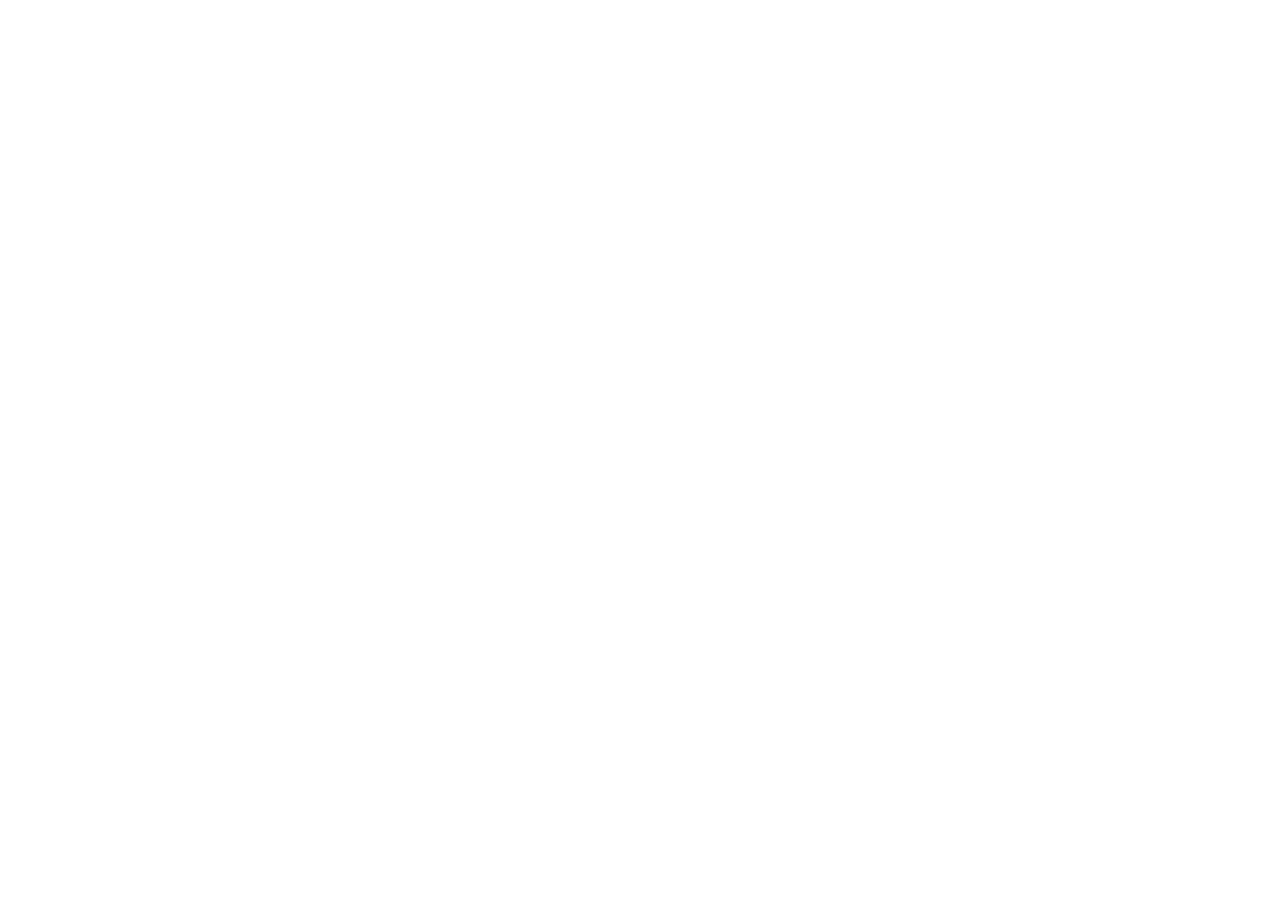
==== index.html @ f53d04df "Initial setup" ====
<!DOCTYPE html>
<html lang="en">
<head>
  <meta charset="UTF-8">
  <meta http-equiv="X-UA-Compatible" content="IE=edge">
  <meta name="viewport" content="width=device-width, initial-scale=1.0">
  <title>12 Rules for life: Antidote to Chaos tour</title>
  <link rel="stylesheet" href="./styles/reset.css">
  <link rel="stylesheet" href="./styles/index.css">
</head>
<body>
  
</body>
</html>
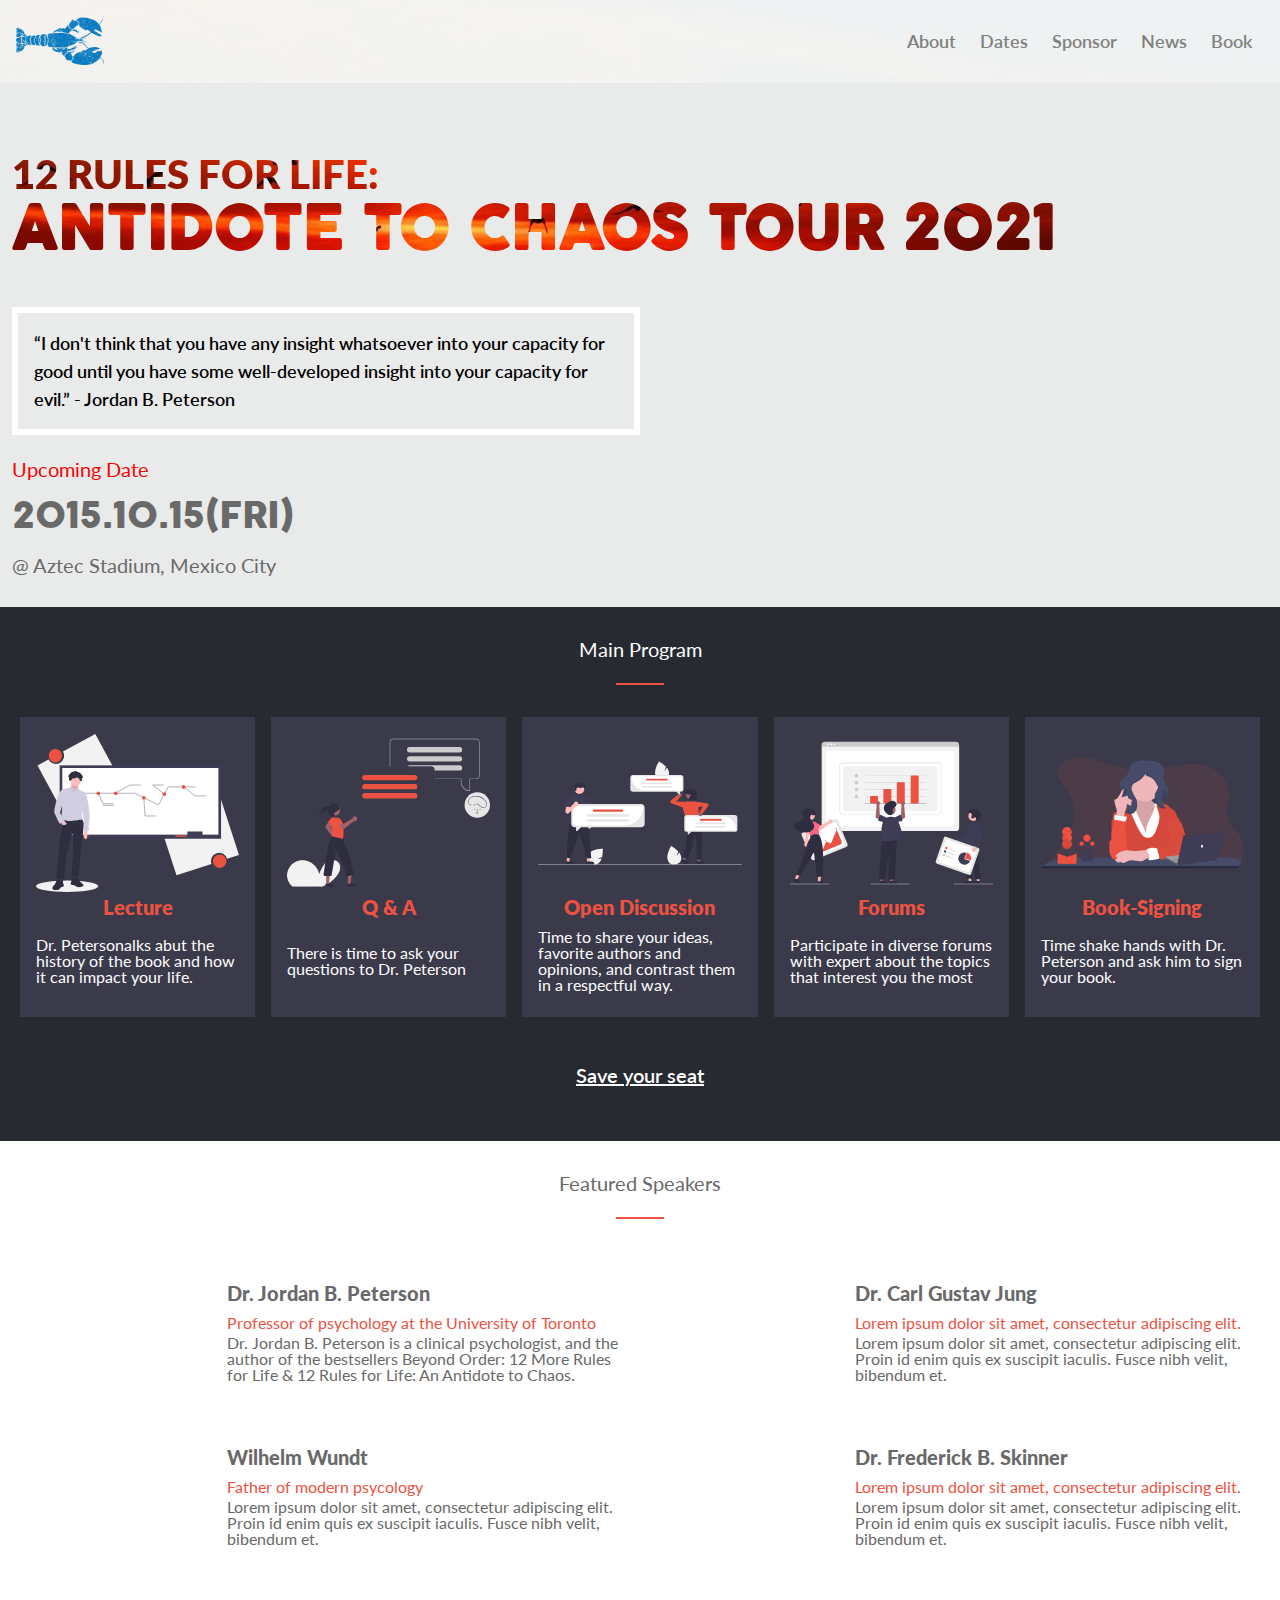
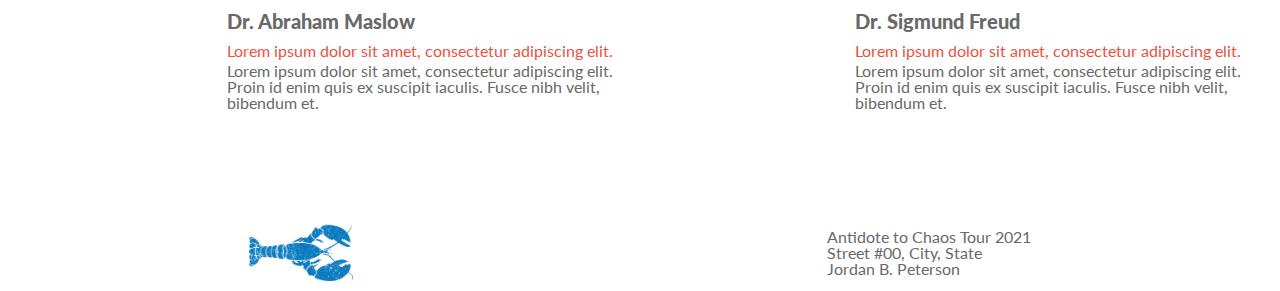
==== commit 6d339955: "Add home part, populated with css" ====
--- a/index.html
+++ b/index.html
@@ -1,14 +1,137 @@
 <!DOCTYPE html>
 <html lang="en">
+
 <head>
   <meta charset="UTF-8">
   <meta http-equiv="X-UA-Compatible" content="IE=edge">
   <meta name="viewport" content="width=device-width, initial-scale=1.0">
   <title>12 Rules for life: Antidote to Chaos tour</title>
   <link rel="stylesheet" href="./styles/reset.css">
+  <link rel="preconnect" href="https://fonts.googleapis.com">
+  <link rel="preconnect" href="https://fonts.gstatic.com" crossorigin>
+  <link
+    href="https://fonts.googleapis.com/css2?family=Lato:ital,wght@0,100;0,300;0,400;0,700;0,900;1,100;1,300;1,400;1,700;1,900&display=swap"
+    rel="stylesheet">
   <link rel="stylesheet" href="./styles/index.css">
 </head>
+
 <body>
-  
+  <header id="navbar">
+    <div>
+      <svg xmlns="http://www.w3.org/2000/svg" class="burguer icon only-mobile" fill="none" viewBox="0 0 24 24"
+        stroke="currentColor">
+        <path stroke-linecap="round" stroke-linejoin="round" stroke-width="3" d="M4 6h16M4 12h16M4 18h16" />
+      </svg>
+      <a href="./index.html"><img class="nav-logo" src="./assets/png/logobster.png" alt=""></a>
+
+    </div>
+    <nav class="only-desktop">
+      <ul class="top nav">
+        <li class="nav-item"><a href="./about.html"> About</a></li>
+        <li class="nav-item">Dates</li>
+        <li class="nav-item">Sponsor</li>
+        <li class="nav-item">News</li>
+        <li class="nav-item">Book</li>
+      </ul>
+    </nav>
+  </header>
+  <main>
+    <section class="hero">
+      <div class="container" id="landing">
+
+      
+      <h1><span class="pre-title">12 Rules for life:</span> <br> Antidote to Chaos Tour 2021</h1>
+      <div class="hero-text-container">
+        <p class="hero-text">
+          “I don't think that you have any insight whatsoever into your capacity for good until you have some well-developed insight into your capacity for evil.” - Jordan B. Peterson
+        </p>
+      </div>
+      <div class="next-date">
+        <span class="helper-abs">
+          Upcoming Date
+        </span>
+        <span class="date">
+          2015.10.15(FRI)
+        </span>
+        <span class="location">
+          @ Aztec Stadium, Mexico City
+        </span>
+      </div>
+    </div>
+    </section>
+    <section id="main-program">
+      <div class="container">
+
+     
+      <h2 class="header-dark" >Main Program</h2>
+      <div class="separator"></div>
+      <ul class="program">
+        <li><div class="card">
+          <img class="card-image" src="./assets/svg/teach.svg" alt="">
+          <span class="card-title">Lecture</span><p class="card-text">Dr. Petersonalks abut the history of the book and how it can impact your life.</p>
+        </div></li>
+        
+        <li><div class="card">
+          <img class="card-image" src="./assets/svg/chat.svg" alt="">
+          <span class="card-title">Q & A</span><p class="card-text">There is time to ask your questions to Dr. Peterson</p>
+        </div></li>
+        
+        <li><div class="card">
+          <img class="card-image" src="./assets/svg/discussion.svg" alt="">
+          <span class="card-title">Open Discussion</span><p class="card-text">Time to share your ideas, favorite authors and opinions, and contrast them in a respectful way.</p>
+        </div></li>
+
+        <li><div class="card">
+          <img class="card-image" src="./assets/svg/team.svg" alt="">
+          <span class="card-title">
+            Forums
+          </span><p class="card-text">Participate in diverse forums with expert about the topics that interest you the most</p>
+        </div></li>
+        
+        <li><div class="card">
+          <img class="card-image" src="./assets/svg/book-sign.svg" alt="">
+          <span class="card-title">
+            Book-Signing
+          </span><p class="card-text">Time shake hands with Dr. Peterson and ask him to sign your book.</p>
+        </div></li>
+      </ul>
+      <button class="button-dark">
+        Save your seat
+      </button>
+    </div>
+    </section>
+    <section id="featured">
+      <div class="container">
+        <h2 class="header-dark">
+          Featured Speakers
+        </h2>
+        <div class="separator"></div>
+        <ul id="speakers">
+        </ul>
+      </div>
+    </section>
+  </main>
+  <footer>
+    <!-- <div class="partner">
+      <div class="container">
+        <h2 class="header-dark">
+          Partners
+        </h2>
+        <div class="separator"></div>
+      </div> -->
+    </div>
+    <div class="contact-info">
+      <div class="container footer-container">
+        <a href="./index.html"><img class="footer-logo" src="./assets/png/logobster.png" alt=""></a>
+        <div class="footer-info">
+          <span>Antidote to Chaos Tour 2021</span>
+          <span>Street #00, City, State</span>
+          <span>Jordan B. Peterson</span>
+        </div>
+      </div>
+    </div>
+  </footer>
+<script src="./scripts/index.js"></script>
 </body>
+
 </html>--- a/styles/index.css
+++ b/styles/index.css
@@ -0,0 +1,318 @@
+html {
+  scroll-behavior: smooth;
+}
+
+@font-face {
+  font-family: 'COCOGOOSE';
+  src:url('../assets/fonts/COCOGOOSE.ttf.woff') format('woff'),
+      url('../assets/fonts/COCOGOOSE.ttf.svg#COCOGOOSE') format('svg'),
+      url('../assets/fonts/COCOGOOSE.ttf.eot'),
+      url('../assets/fonts/COCOGOOSE.ttf.eot?#iefix') format('embedded-opentype'); 
+  font-weight: normal;
+  font-style: normal;
+}
+
+body {
+  background-position: center top;
+  font-family: 'Lato', sans-serif;
+  background: url(../assets/jpg/bg-red.jpg) no-repeat;
+}
+
+a {
+  text-decoration: none;
+  color: gray;
+}
+
+.only-desktop {
+  display: none;
+}
+/* HEADER STYLES */
+
+#navbar {
+width: 100%;
+display: flex;
+justify-content: space-between;
+padding: 16px;
+background-color: rgba(255, 255, 255, 0.9);
+align-items: center;
+box-shadow: 5px 5px 8px gray;
+}
+
+.icon {
+  width: 48px;
+  fill: currentColor;
+  color: gray;
+  stroke: currentColor;
+  stroke-width: 3;
+}
+
+.nav {
+  display: flex;
+}
+
+.nav-logo {
+  max-width: 88px;
+}
+
+.top .nav-item {
+  padding: 4px 6px;
+  margin: 0 6px;
+  cursor: pointer;
+  font-weight: 600;
+  font-size: 18px;
+  color: gray;
+}
+
+main {
+  display: flex;
+  flex-direction: column;
+  justify-content: center;
+  align-items: center;
+  background-color: #272a31;
+}
+
+/* HERO SECTION STYLES */
+
+.container {
+  max-width: 1280px;
+  padding:8px 12px;
+  display: flex;
+  flex-direction: column;
+  align-items: center;
+}
+
+#landing {
+  align-items: flex-start;
+}
+
+h1 { 
+  background: url(../assets/jpg/bg-red.jpg) no-repeat;
+  -webkit-text-fill-color: transparent;
+  -webkit-background-clip: text;
+  display: block;
+  background-position: center -800px;
+  font-family: 'COCOGOOSE', 'Trebuchet MS', 'Lucida Sans Unicode', 'Lucida Grande', 'Lucida Sans', Arial, sans-serif;
+  font-size: 60px;
+  font-weight: 800;
+  text-align: left;
+  text-transform: uppercase;
+  margin: 48px 0; 
+}
+
+
+.hero {
+  width: 100%;
+  overflow: hidden;
+  display: flex;
+  align-items: center;
+  flex-direction: column;
+  background-color: rgba(255, 255, 255, 0.9);
+}
+
+.pre-title {
+  font-family: 'Lato', sans-serif;
+  font-size: 40px;
+}
+
+.hero-text-container {
+  border: 6px solid white;
+  padding: 16px;
+}
+
+.hero-text {
+  font-size: 18px;
+  font-weight: 600;
+  line-height: 28px;
+}
+
+.next-date {
+  color: dimgray;
+  margin: 24px 0;
+  position: relative;
+  display: flex;
+  flex-direction: column;
+  font-size: 20px;
+}
+
+.helper-abs {
+  color: red;
+}
+
+.date {
+  font-family: 'COCOGOOSE','Franklin Gothic Medium', 'Arial Narrow', Arial, sans-serif;
+  font-size: 36px;
+  margin: 20px 0;
+}
+
+/* MAIN PROGRAM SECTION STYLES */
+
+#main-program {
+  color: white;
+  width: 100%;
+  display: flex;
+  flex-direction: column;
+  align-items: center;
+}
+
+.header-dark {
+  font-size: 20px;
+  margin: 24px 0;
+}
+
+.separator {
+  height: 2px;
+  width: 48px;
+  background-color: #ec5242;
+}
+
+.card {
+background-color: #3a3a4a;
+margin: 16px 0;
+display: grid;
+grid-template-columns: 1fr 1fr 2fr;
+grid-template-rows: 100%;
+padding: 16px;
+align-items: center;
+justify-items: center;
+row-gap: 4px;
+column-gap: 4px;
+}
+
+.card-image {
+width: 100%;
+}
+
+.card-title {
+  text-align: center;
+  font-size: 20px;
+  color: #ec5242;
+  font-weight: 800;
+}
+
+.button-dark {
+  cursor: pointer;
+  background-color: #ec5242;
+  width: 80%;
+  padding: 32px;
+  color: white;
+  font-size: 20px;
+  font-weight: 600;
+  margin: 24px auto;
+}
+
+/* FEATURED SECTION STYLES */
+
+#featured {
+  background-color: white;
+  color: dimgray;
+  width: 100%;
+  display: flex;
+  flex-direction: column;
+  align-items: center;
+}
+
+.speaker-card {
+  display: grid;
+  grid-template-columns: 1fr 2fr;
+  grid-template-rows: auto auto 1fr;
+  grid-auto-rows: min-content;
+  grid-auto-columns: min-content;
+  margin: 16px 0;
+  padding: 16px;
+}
+
+.speaker-image {
+  grid-row: 1 / span 3
+}
+
+.speaker-detail {
+  color: #ec5242;
+  margin: 4px 0;
+}
+
+.speaker-name {
+  font-weight: 900;
+  font-size: 20px;
+  margin-bottom: 8px;
+}
+
+/* FOOTER */
+
+.partner {
+  display: flex;
+  flex-direction: column;
+  align-items: center;
+  justify-content: center;
+  width: 100%;
+  background-color: #272a31;
+  color: whitesmoke;
+}
+.contact-info {
+  display: flex;
+  align-items: center;
+  justify-content: center;
+  width: 100%;
+  color: dimgray;
+}
+
+.footer-container {
+  margin-top: 64px;
+  width: 100%;
+  flex-direction: row;
+  justify-content: space-around;
+}
+
+.footer-logo {
+  height: 58px;
+}
+.footer-info {
+  display: flex;
+  flex-direction: column;
+
+}
+
+@media only screen and (min-width: 768px) {
+  .hero-text-container{
+    width: 50%;
+  }
+
+  .only-desktop {
+    display: block;
+  }
+
+  .only-mobile {
+    display: none;
+  }
+
+  .program {
+    display: grid;
+    grid-template-rows: 100%;
+    grid-template-columns: repeat(5,1fr);
+    margin-top: 32px;
+  }
+
+  .card {
+    grid-template-rows: 1fr auto 0.5fr;
+    grid-template-columns: 100%;
+    margin: 0 8px;
+  }
+
+  .card-image {
+    height: 160px;
+  }
+
+  .button-dark {
+    padding: 0;
+    background-color: transparent;
+    margin: 48px 0;
+    text-decoration: underline;
+  }
+
+  #speakers {
+    margin-top: 32px;
+    display: grid;
+    grid-template-columns: 1fr 1fr;
+    grid-template-rows: repeat(3,1fr);
+
+  }
+}
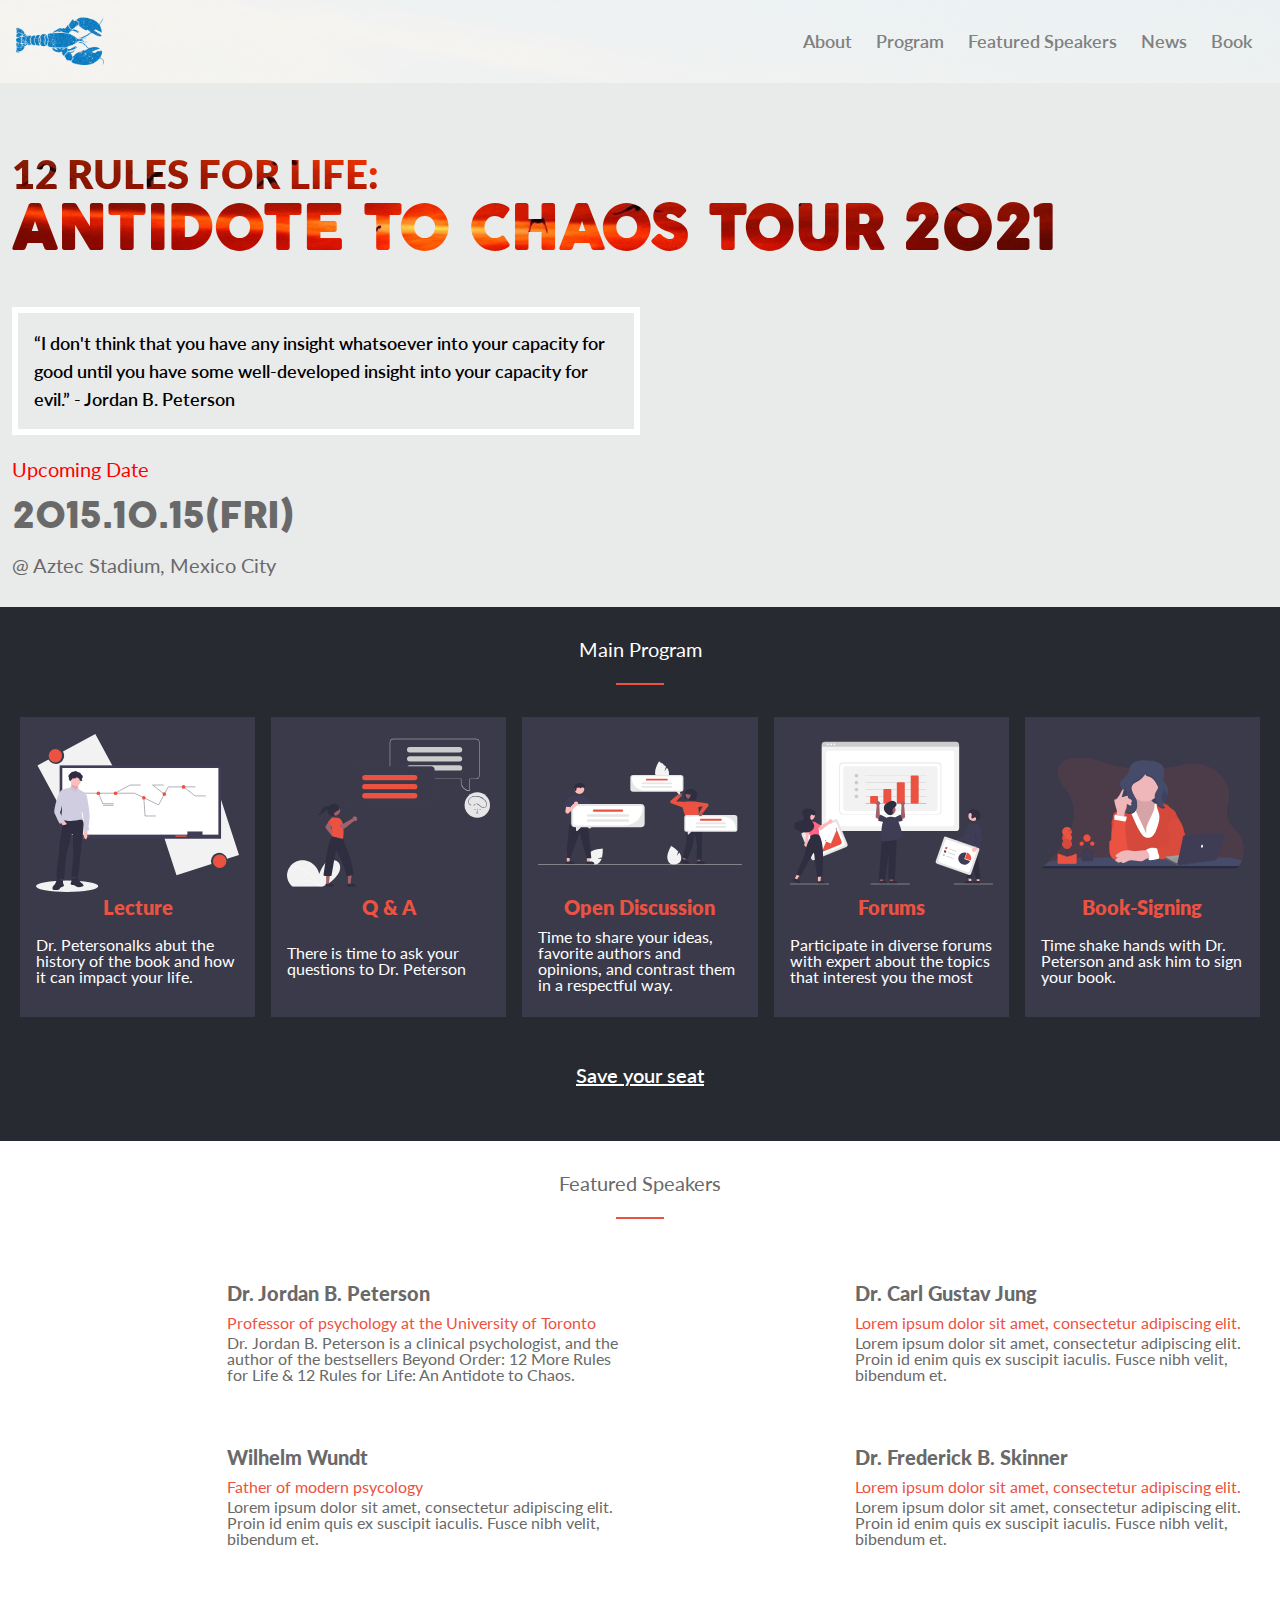
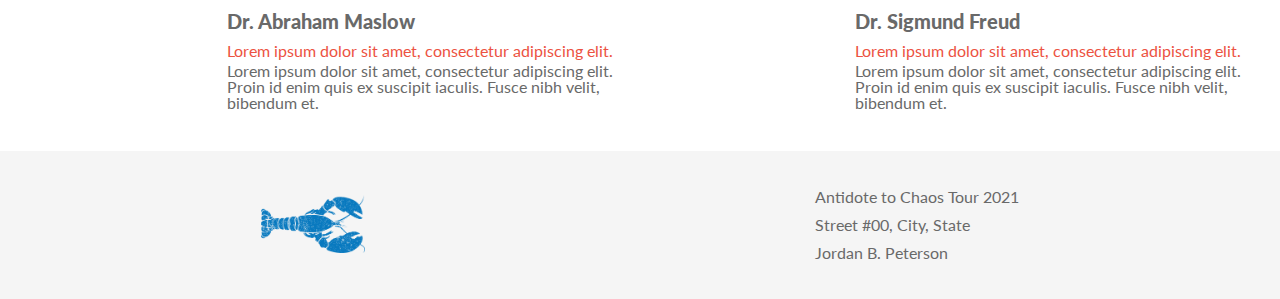
==== commit a7b162c0: "Add mobile menu to home page" ====
--- a/index.html
+++ b/index.html
@@ -13,23 +13,27 @@
     href="https://fonts.googleapis.com/css2?family=Lato:ital,wght@0,100;0,300;0,400;0,700;0,900;1,100;1,300;1,400;1,700;1,900&display=swap"
     rel="stylesheet">
   <link rel="stylesheet" href="./styles/index.css">
+      <link rel="icon" href="./assets/png/favicon.ico" type="image/x-icon">
 </head>
 
 <body>
   <header id="navbar">
-    <div>
+    <div class="mobile-nav">
+      <button type="button" class="icon-opener">
       <svg xmlns="http://www.w3.org/2000/svg" class="burguer icon only-mobile" fill="none" viewBox="0 0 24 24"
         stroke="currentColor">
         <path stroke-linecap="round" stroke-linejoin="round" stroke-width="3" d="M4 6h16M4 12h16M4 18h16" />
       </svg>
-      <a href="./index.html"><img class="nav-logo" src="./assets/png/logobster.png" alt=""></a>
-
+    </button>
+      <a href="./index.html">
+        <img class="nav-logo" src="./assets/png/logobster.png" alt="">
+      </a>
     </div>
     <nav class="only-desktop">
       <ul class="top nav">
         <li class="nav-item"><a href="./about.html"> About</a></li>
-        <li class="nav-item">Dates</li>
-        <li class="nav-item">Sponsor</li>
+        <li class="nav-item"><a href="#main-program">Program</a></li>
+        <li class="nav-item"><a href="#featured">Featured Speakers</a></li>
         <li class="nav-item">News</li>
         <li class="nav-item">Book</li>
       </ul>
@@ -39,66 +43,84 @@
     <section class="hero">
       <div class="container" id="landing">
 
-      
-      <h1><span class="pre-title">12 Rules for life:</span> <br> Antidote to Chaos Tour 2021</h1>
-      <div class="hero-text-container">
-        <p class="hero-text">
-          “I don't think that you have any insight whatsoever into your capacity for good until you have some well-developed insight into your capacity for evil.” - Jordan B. Peterson
-        </p>
+
+        <h1><span class="pre-title">12 Rules for life:</span> <br> Antidote to Chaos Tour 2021</h1>
+        <div class="hero-text-container">
+          <p class="hero-text">
+            “I don't think that you have any insight whatsoever into your capacity for good until you have some
+            well-developed insight into your capacity for evil.” - Jordan B. Peterson
+          </p>
+        </div>
+        <div class="next-date">
+          <span class="helper-abs">
+            Upcoming Date
+          </span>
+          <span class="date">
+            2015.10.15(FRI)
+          </span>
+          <span class="location">
+            @ Aztec Stadium, Mexico City
+          </span>
+        </div>
       </div>
-      <div class="next-date">
-        <span class="helper-abs">
-          Upcoming Date
-        </span>
-        <span class="date">
-          2015.10.15(FRI)
-        </span>
-        <span class="location">
-          @ Aztec Stadium, Mexico City
-        </span>
-      </div>
-    </div>
     </section>
     <section id="main-program">
       <div class="container">
 
-     
-      <h2 class="header-dark" >Main Program</h2>
-      <div class="separator"></div>
-      <ul class="program">
-        <li><div class="card">
-          <img class="card-image" src="./assets/svg/teach.svg" alt="">
-          <span class="card-title">Lecture</span><p class="card-text">Dr. Petersonalks abut the history of the book and how it can impact your life.</p>
-        </div></li>
-        
-        <li><div class="card">
-          <img class="card-image" src="./assets/svg/chat.svg" alt="">
-          <span class="card-title">Q & A</span><p class="card-text">There is time to ask your questions to Dr. Peterson</p>
-        </div></li>
-        
-        <li><div class="card">
-          <img class="card-image" src="./assets/svg/discussion.svg" alt="">
-          <span class="card-title">Open Discussion</span><p class="card-text">Time to share your ideas, favorite authors and opinions, and contrast them in a respectful way.</p>
-        </div></li>
 
-        <li><div class="card">
-          <img class="card-image" src="./assets/svg/team.svg" alt="">
-          <span class="card-title">
-            Forums
-          </span><p class="card-text">Participate in diverse forums with expert about the topics that interest you the most</p>
-        </div></li>
-        
-        <li><div class="card">
-          <img class="card-image" src="./assets/svg/book-sign.svg" alt="">
-          <span class="card-title">
-            Book-Signing
-          </span><p class="card-text">Time shake hands with Dr. Peterson and ask him to sign your book.</p>
-        </div></li>
-      </ul>
-      <button class="button-dark">
-        Save your seat
-      </button>
-    </div>
+        <h2 class="header-dark">Main Program</h2>
+        <div class="separator"></div>
+        <ul class="program">
+          <li>
+            <div class="card">
+              <img class="card-image" src="./assets/svg/teach.svg" alt="">
+              <span class="card-title">Lecture</span>
+              <p class="card-text">Dr. Petersonalks abut the history of the book and how it can impact your life.</p>
+            </div>
+          </li>
+
+          <li>
+            <div class="card">
+              <img class="card-image" src="./assets/svg/chat.svg" alt="">
+              <span class="card-title">Q & A</span>
+              <p class="card-text">There is time to ask your questions to Dr. Peterson</p>
+            </div>
+          </li>
+
+          <li>
+            <div class="card">
+              <img class="card-image" src="./assets/svg/discussion.svg" alt="">
+              <span class="card-title">Open Discussion</span>
+              <p class="card-text">Time to share your ideas, favorite authors and opinions, and contrast them in a
+                respectful way.</p>
+            </div>
+          </li>
+
+          <li>
+            <div class="card">
+              <img class="card-image" src="./assets/svg/team.svg" alt="">
+              <span class="card-title">
+                Forums
+              </span>
+              <p class="card-text">Participate in diverse forums with expert about the topics that interest you the most
+              </p>
+            </div>
+          </li>
+
+          <li>
+            <div class="card">
+              <img class="card-image" src="./assets/svg/book-sign.svg" alt="">
+              <span class="card-title">
+                Book-Signing
+              </span>
+              <p class="card-text">Time shake hands with Dr. Peterson and ask him to sign your book.</p>
+            </div>
+          </li>
+        </ul>
+        <button type="button" class="button-dark">
+          Save your seat
+        </button>
+      </div>
     </section>
     <section id="featured">
       <div class="container">
@@ -119,19 +141,33 @@
         </h2>
         <div class="separator"></div>
       </div> -->
-    </div>
+    <!-- </div> -->
     <div class="contact-info">
       <div class="container footer-container">
         <a href="./index.html"><img class="footer-logo" src="./assets/png/logobster.png" alt=""></a>
         <div class="footer-info">
-          <span>Antidote to Chaos Tour 2021</span>
-          <span>Street #00, City, State</span>
-          <span>Jordan B. Peterson</span>
+          <span class="info-item">Antidote to Chaos Tour 2021</span>
+          <span class="info-item">Street #00, City, State</span>
+          <span class="info-item">Jordan B. Peterson</span>
         </div>
       </div>
     </div>
   </footer>
-<script src="./scripts/index.js"></script>
+  <div id="mobile-menu" class="only-mobile menu-mobile-hidden">
+    <button type="button" class=" icon-closer"><svg xmlns="http://www.w3.org/2000/svg" class="icon " fill="none" viewBox="0 0 24 24" stroke="currentColor">
+      <path stroke-linecap="round" stroke-linejoin="round" stroke-width="2" d="M6 18L18 6M6 6l12 12" />
+    </svg>
+  </button>
+  <nav id="bottom-nav">
+    <ul class="bottom nav">
+      <li class="nav-item  mobile-item"><a href="./about.html"> About</a></li>
+      <li class="nav-item  mobile-item"><a href="#main-program">Program</a></li>
+      <li class="nav-item  mobile-item"><a href="#featured">Featured Speakers</a></li>
+      <li class="nav-item  mobile-item">News</li>
+      <li class="nav-item  mobile-item">Book</li>
+    </ul>
+  </nav>
+  </div>
+  <script src="./scripts/index.js"></script>
 </body>
-
 </html>--- a/styles/index.css
+++ b/styles/index.css
@@ -4,18 +4,19 @@
 
 @font-face {
   font-family: 'COCOGOOSE';
-  src:url('../assets/fonts/COCOGOOSE.ttf.woff') format('woff'),
-      url('../assets/fonts/COCOGOOSE.ttf.svg#COCOGOOSE') format('svg'),
-      url('../assets/fonts/COCOGOOSE.ttf.eot'),
-      url('../assets/fonts/COCOGOOSE.ttf.eot?#iefix') format('embedded-opentype'); 
+  src:
+    url('../assets/fonts/COCOGOOSE.ttf.woff') format('woff'),
+    url('../assets/fonts/COCOGOOSE.ttf.svg#COCOGOOSE') format('svg'),
+    url('../assets/fonts/COCOGOOSE.ttf.eot'),
+    url('../assets/fonts/COCOGOOSE.ttf.eot?#iefix') format('embedded-opentype');
   font-weight: normal;
   font-style: normal;
 }
 
 body {
+  background: url(../assets/jpg/bg-red.jpg) no-repeat;
   background-position: center top;
   font-family: 'Lato', sans-serif;
-  background: url(../assets/jpg/bg-red.jpg) no-repeat;
 }
 
 a {
@@ -23,19 +24,67 @@
   color: gray;
 }
 
+.menu-mobile-hidden {
+  transform: translate(-100%, 0);
+}
+
+.menu-mobile-visible {
+  transform: translate(0, 0);
+}
+
 .only-desktop {
   display: none;
 }
+
+/* MOBILE MENU */
+
+#mobile-menu {
+  width: 100%;
+  position: fixed;
+  top: 0%;
+  height: 100vh;
+  background-color: whitesmoke;
+  padding: 80px 16px;
+  transition: all 0.5s ease 0s;
+}
+
+.icon-closer {
+  background-color: transparent;
+  position: absolute;
+  top: 16px;
+  right: 16px;
+}
+
+#bottom-nav .bottom {
+  display: flex;
+  flex-direction: column;
+}
+
+.nav-item {
+  padding: 4px 6px;
+  margin: 0 6px;
+  cursor: pointer;
+  font-weight: 600;
+  font-size: 18px;
+  color: gray;
+}
+
+.bottom .nav-item {
+  font-size: 32px;
+  margin: 8px 0;
+  padding: 8px 0;
+}
+
 /* HEADER STYLES */
 
 #navbar {
-width: 100%;
-display: flex;
-justify-content: space-between;
-padding: 16px;
-background-color: rgba(255, 255, 255, 0.9);
-align-items: center;
-box-shadow: 5px 5px 8px gray;
+  width: 100%;
+  display: flex;
+  justify-content: space-between;
+  padding: 16px;
+  background-color: rgba(255, 255, 255, 0.9);
+  align-items: center;
+  box-shadow: 5px 5px 8px gray;
 }
 
 .icon {
@@ -54,13 +103,11 @@
   max-width: 88px;
 }
 
-.top .nav-item {
-  padding: 4px 6px;
-  margin: 0 6px;
-  cursor: pointer;
-  font-weight: 600;
-  font-size: 18px;
-  color: gray;
+.mobile-nav {
+  display: flex;
+  justify-content: space-between;
+  align-items: center;
+  width: 100%;
 }
 
 main {
@@ -75,7 +122,7 @@
 
 .container {
   max-width: 1280px;
-  padding:8px 12px;
+  padding: 8px 12px;
   display: flex;
   flex-direction: column;
   align-items: center;
@@ -85,7 +132,7 @@
   align-items: flex-start;
 }
 
-h1 { 
+h1 {
   background: url(../assets/jpg/bg-red.jpg) no-repeat;
   -webkit-text-fill-color: transparent;
   -webkit-background-clip: text;
@@ -96,9 +143,8 @@
   font-weight: 800;
   text-align: left;
   text-transform: uppercase;
-  margin: 48px 0; 
-}
-
+  margin: 48px 0;
+}
 
 .hero {
   width: 100%;
@@ -139,7 +185,7 @@
 }
 
 .date {
-  font-family: 'COCOGOOSE','Franklin Gothic Medium', 'Arial Narrow', Arial, sans-serif;
+  font-family: 'COCOGOOSE', 'Franklin Gothic Medium', 'Arial Narrow', Arial, sans-serif;
   font-size: 36px;
   margin: 20px 0;
 }
@@ -166,20 +212,20 @@
 }
 
 .card {
-background-color: #3a3a4a;
-margin: 16px 0;
-display: grid;
-grid-template-columns: 1fr 1fr 2fr;
-grid-template-rows: 100%;
-padding: 16px;
-align-items: center;
-justify-items: center;
-row-gap: 4px;
-column-gap: 4px;
+  background-color: #3a3a4a;
+  margin: 16px 0;
+  display: grid;
+  grid-template-columns: 1fr 1fr 2fr;
+  grid-template-rows: 100%;
+  padding: 16px;
+  align-items: center;
+  justify-items: center;
+  row-gap: 4px;
+  column-gap: 4px;
 }
 
 .card-image {
-width: 100%;
+  width: 100%;
 }
 
 .card-title {
@@ -222,7 +268,7 @@
 }
 
 .speaker-image {
-  grid-row: 1 / span 3
+  grid-row: 1 / span 3;
 }
 
 .speaker-detail {
@@ -247,16 +293,18 @@
   background-color: #272a31;
   color: whitesmoke;
 }
+
 .contact-info {
   display: flex;
   align-items: center;
   justify-content: center;
   width: 100%;
   color: dimgray;
+  background-color: whitesmoke;
+  padding: 24px;
 }
 
 .footer-container {
-  margin-top: 64px;
   width: 100%;
   flex-direction: row;
   justify-content: space-around;
@@ -265,14 +313,22 @@
 .footer-logo {
   height: 58px;
 }
+
 .footer-info {
   display: flex;
   flex-direction: column;
-
+}
+
+.info-item {
+  margin: 6px 0;
 }
 
 @media only screen and (min-width: 768px) {
-  .hero-text-container{
+  .mobile-nav {
+    width: auto;
+  }
+
+  .hero-text-container {
     width: 50%;
   }
 
@@ -287,7 +343,7 @@
   .program {
     display: grid;
     grid-template-rows: 100%;
-    grid-template-columns: repeat(5,1fr);
+    grid-template-columns: repeat(5, 1fr);
     margin-top: 32px;
   }
 
@@ -312,7 +368,6 @@
     margin-top: 32px;
     display: grid;
     grid-template-columns: 1fr 1fr;
-    grid-template-rows: repeat(3,1fr);
-
-  }
-}
+    grid-template-rows: repeat(3, 1fr);
+  }
+}
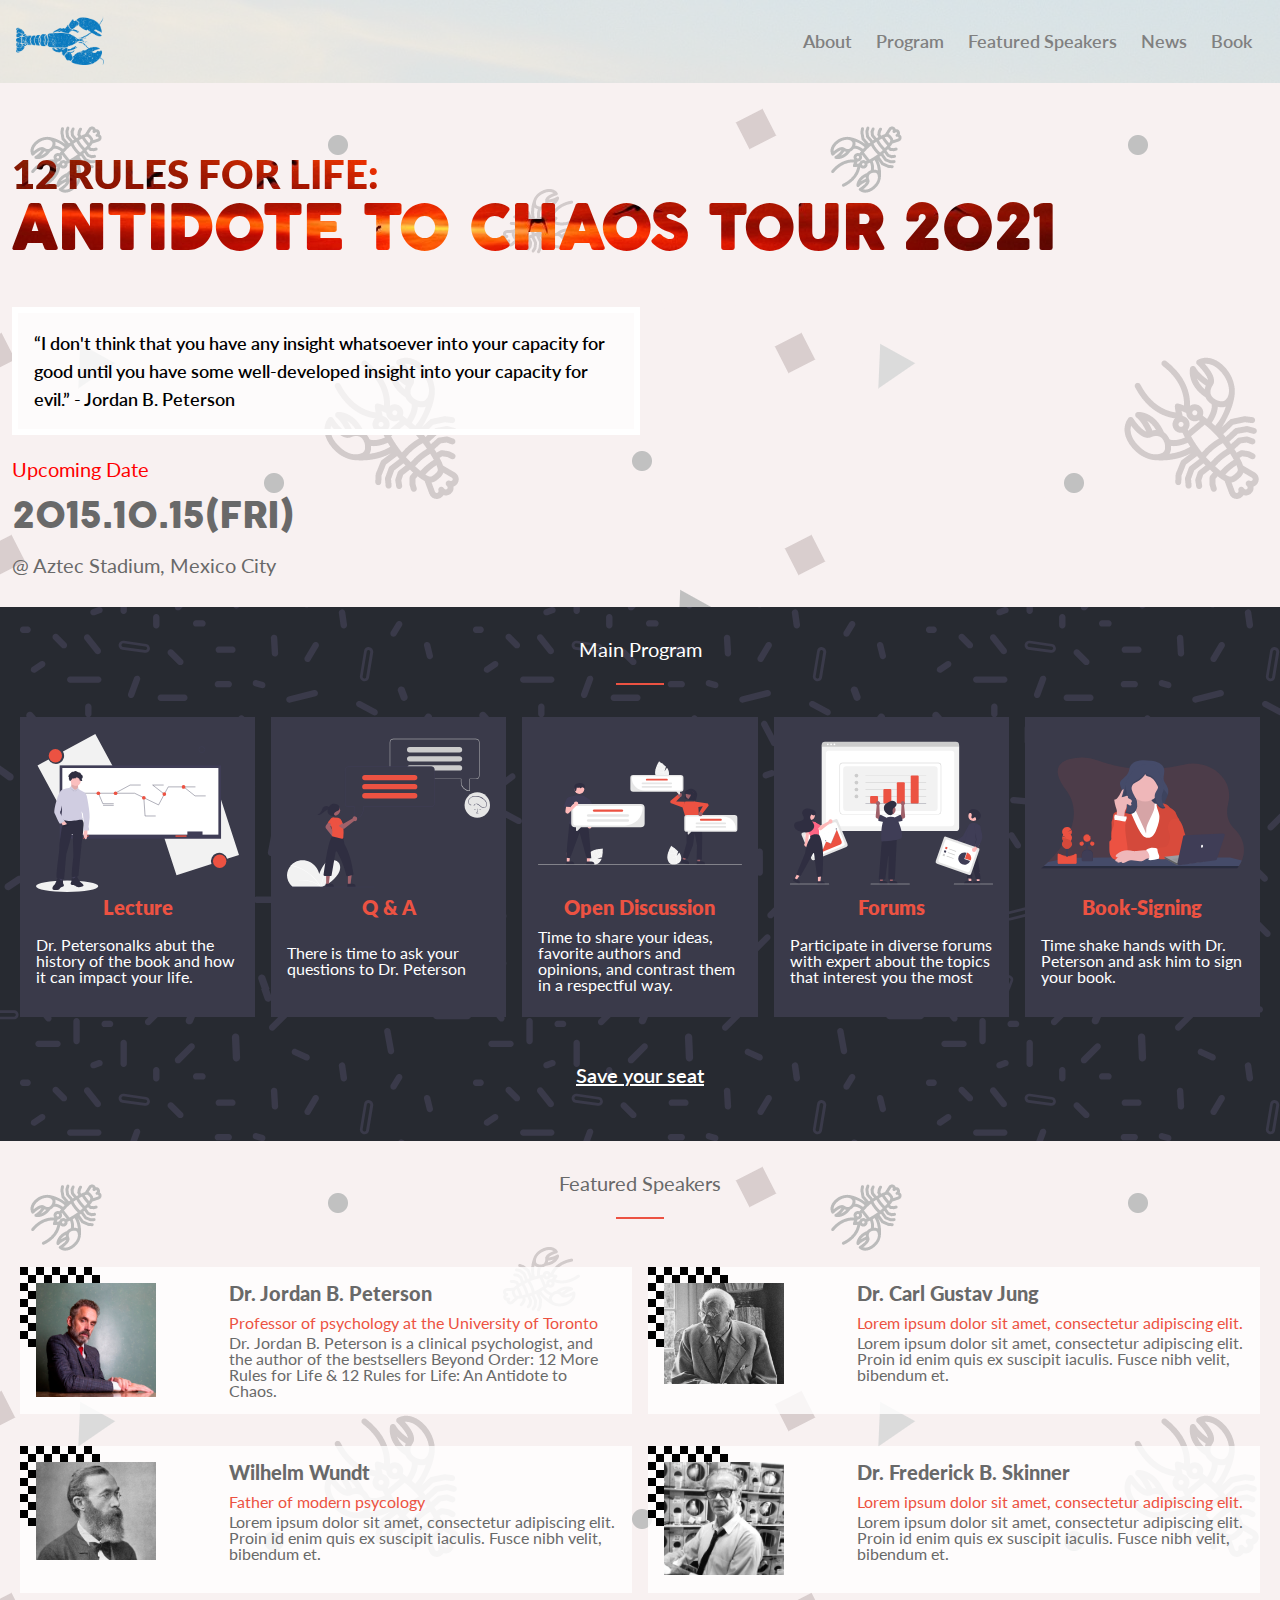
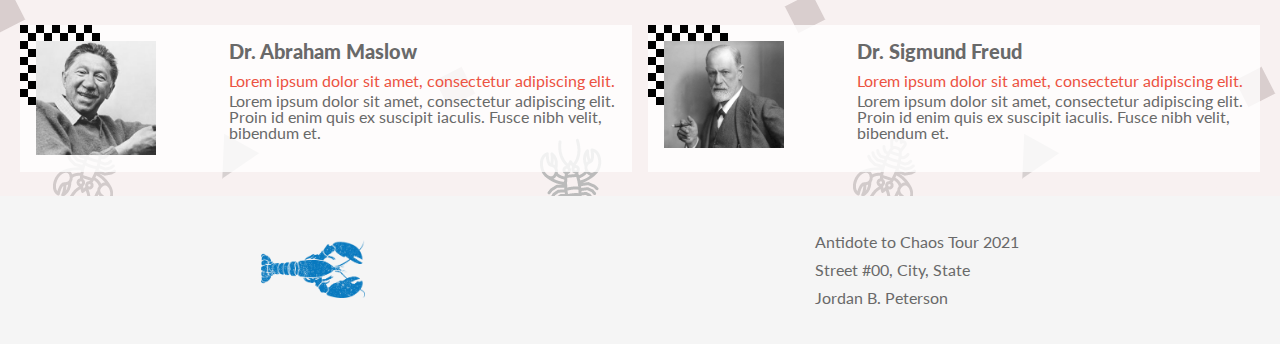
==== commit d4746184: "Add about page mobile + desktop & Add texture to backgrounds" ====
--- a/index.html
+++ b/index.html
@@ -13,18 +13,18 @@
     href="https://fonts.googleapis.com/css2?family=Lato:ital,wght@0,100;0,300;0,400;0,700;0,900;1,100;1,300;1,400;1,700;1,900&display=swap"
     rel="stylesheet">
   <link rel="stylesheet" href="./styles/index.css">
-      <link rel="icon" href="./assets/png/favicon.ico" type="image/x-icon">
+  <link rel="icon" href="./assets/png/favicon.ico" type="image/x-icon">
 </head>
 
 <body>
   <header id="navbar">
     <div class="mobile-nav">
       <button type="button" class="icon-opener">
-      <svg xmlns="http://www.w3.org/2000/svg" class="burguer icon only-mobile" fill="none" viewBox="0 0 24 24"
-        stroke="currentColor">
-        <path stroke-linecap="round" stroke-linejoin="round" stroke-width="3" d="M4 6h16M4 12h16M4 18h16" />
-      </svg>
-    </button>
+        <svg xmlns="http://www.w3.org/2000/svg" class="burguer icon only-mobile" fill="none" viewBox="0 0 24 24"
+          stroke="currentColor">
+          <path stroke-linecap="round" stroke-linejoin="round" stroke-width="3" d="M4 6h16M4 12h16M4 18h16" />
+        </svg>
+      </button>
       <a href="./index.html">
         <img class="nav-logo" src="./assets/png/logobster.png" alt="">
       </a>
@@ -39,7 +39,7 @@
       </ul>
     </nav>
   </header>
-  <main>
+  <main id="main">
     <section class="hero">
       <div class="container" id="landing">
 
@@ -130,6 +130,8 @@
         <div class="separator"></div>
         <ul id="speakers">
         </ul>
+        <button type="button" class="see see-more">See More &#8595;</button>
+        <button type="button" class="see see-less no-display">See Less &#8593;</button>
       </div>
     </section>
   </main>
@@ -154,20 +156,22 @@
     </div>
   </footer>
   <div id="mobile-menu" class="only-mobile menu-mobile-hidden">
-    <button type="button" class=" icon-closer"><svg xmlns="http://www.w3.org/2000/svg" class="icon " fill="none" viewBox="0 0 24 24" stroke="currentColor">
-      <path stroke-linecap="round" stroke-linejoin="round" stroke-width="2" d="M6 18L18 6M6 6l12 12" />
-    </svg>
-  </button>
-  <nav id="bottom-nav">
-    <ul class="bottom nav">
-      <li class="nav-item  mobile-item"><a href="./about.html"> About</a></li>
-      <li class="nav-item  mobile-item"><a href="#main-program">Program</a></li>
-      <li class="nav-item  mobile-item"><a href="#featured">Featured Speakers</a></li>
-      <li class="nav-item  mobile-item">News</li>
-      <li class="nav-item  mobile-item">Book</li>
-    </ul>
-  </nav>
+    <button type="button" class=" icon-closer"><svg xmlns="http://www.w3.org/2000/svg" class="icon " fill="none"
+        viewBox="0 0 24 24" stroke="currentColor">
+        <path stroke-linecap="round" stroke-linejoin="round" stroke-width="2" d="M6 18L18 6M6 6l12 12" />
+      </svg>
+    </button>
+    <nav id="bottom-nav">
+      <ul class="bottom nav">
+        <li class="nav-item  mobile-item"><a href="./about.html"> About</a></li>
+        <li class="nav-item  mobile-item"><a href="#main-program">Program</a></li>
+        <li class="nav-item  mobile-item"><a href="#featured">Featured Speakers</a></li>
+        <li class="nav-item  mobile-item">News</li>
+        <li class="nav-item  mobile-item">Book</li>
+      </ul>
+    </nav>
   </div>
   <script src="./scripts/index.js"></script>
 </body>
+
 </html>--- a/styles/index.css
+++ b/styles/index.css
@@ -82,7 +82,7 @@
   display: flex;
   justify-content: space-between;
   padding: 16px;
-  background-color: rgba(255, 255, 255, 0.9);
+  background-color: rgba(255, 255, 255, 0.8);
   align-items: center;
   box-shadow: 5px 5px 8px gray;
 }
@@ -115,7 +115,11 @@
   flex-direction: column;
   justify-content: center;
   align-items: center;
-  background-color: #272a31;
+  background-color: rgb(39, 42, 49);
+  fill: rgb(58, 58, 74);
+  background-size: 453px 453px;
+  background-repeat: repeat;
+  background-image:url("data:image/svg+xml,%3Csvg id='Layer_1' xmlns='http://www.w3.org/2000/svg' viewBox='0 0 500 500' fill-opacity='1' %3E%3Cstyle%3E .st0{fill:rgb(58, 58, 74)} %3C/style%3E%3Cpath class='st0' d='M55.5 475h-19c-1.9 0-3.5-1.6-3.5-3.5s1.6-3.5 3.5-3.5h19c1.9 0 3.5 1.6 3.5 3.5s-1.6 3.5-3.5 3.5zM144.7 178.9c-.4 0-.8-.1-1.2-.2-1.8-.7-2.7-2.7-2.1-4.5l6.6-17.8c.7-1.8 2.7-2.7 4.5-2.1 1.8.7 2.7 2.7 2.1 4.5l-6.6 17.8c-.6 1.4-1.9 2.3-3.3 2.3zM107.9 130.4c-1 0-2.1-.5-2.7-1.3l-11.8-14.9c-1.2-1.5-.9-3.7.6-4.9 1.5-1.2 3.7-.9 4.9.6l11.8 14.9c1.2 1.5.9 3.7-.6 4.9-.7.5-1.4.7-2.2.7zM103.2 87.6c-1.5 0-2.8-.9-3.3-2.4-.6-1.8.3-3.8 2.2-4.4l6.6-2.3c1.8-.6 3.8.3 4.4 2.2.6 1.8-.3 3.8-2.2 4.4l-6.6 2.3c-.3.2-.7.2-1.1.2zM300.5 46c-.9 0-1.8-.3-2.5-1-1.4-1.4-1.4-3.6 0-5l15-15c1.4-1.4 3.6-1.4 4.9 0 1.4 1.4 1.4 3.6 0 5l-15 15c-.6.7-1.5 1-2.4 1zM193.5 292c-1.9 0-3.5-1.6-3.5-3.5v-9c0-1.9 1.6-3.5 3.5-3.5s3.5 1.6 3.5 3.5v9c0 1.9-1.6 3.5-3.5 3.5zM163.5 40c-.9 0-1.8-.3-2.5-1-1.4-1.4-1.4-3.6 0-5l17.5-17.5c1.4-1.4 3.6-1.4 5 0s1.4 3.6 0 5L166 39c-.7.7-1.6 1-2.5 1zM252.5 167h-12c-1.9 0-3.5-1.6-3.5-3.5s1.6-3.5 3.5-3.5h12c1.9 0 3.5 1.6 3.5 3.5s-1.6 3.5-3.5 3.5zM199 142.5c-.9 0-1.8-.3-2.5-1L186 131c-1.4-1.4-1.4-3.6 0-5s3.6-1.4 5 0l10.5 10.5c1.4 1.4 1.4 3.6 0 5-.7.7-1.6 1-2.5 1zM108.5 162h-31c-1.9 0-3.5-1.6-3.5-3.5s1.6-3.5 3.5-3.5h31c1.9 0 3.5 1.6 3.5 3.5s-1.6 3.5-3.5 3.5zM134.5 231c-1.9 0-3.5-1.6-3.5-3.5v-16c0-1.9 1.6-3.5 3.5-3.5s3.5 1.6 3.5 3.5v16c0 1.9-1.6 3.5-3.5 3.5zM136.5 86c-1.9 0-3.5-1.6-3.5-3.5v-23c0-1.9 1.6-3.5 3.5-3.5s3.5 1.6 3.5 3.5v23c0 1.9-1.6 3.5-3.5 3.5zM63.5 64h-21c-1.9 0-3.5-1.6-3.5-3.5s1.6-3.5 3.5-3.5h21c1.9 0 3.5 1.6 3.5 3.5S65.4 64 63.5 64zM70.5 124c-.9 0-1.8-.3-2.5-1l-9-9c-1.4-1.4-1.4-3.6 0-5s3.6-1.4 5 0l9 9c1.4 1.4 1.4 3.6 0 5-.7.7-1.6 1-2.5 1zM97.5 200c-1.9 0-3.5-1.6-3.5-3.5v-8c0-1.9 1.6-3.5 3.5-3.5s3.5 1.6 3.5 3.5v8c0 1.9-1.6 3.5-3.5 3.5zM256.5 129h-15c-1.9 0-3.5-1.6-3.5-3.5s1.6-3.5 3.5-3.5h15c1.9 0 3.5 1.6 3.5 3.5s-1.6 3.5-3.5 3.5zM172.5 102c-1.9 0-3.5-1.6-3.5-3.5v-9c0-1.9 1.6-3.5 3.5-3.5s3.5 1.6 3.5 3.5v9c0 1.9-1.6 3.5-3.5 3.5zM275.5 214c-.9 0-1.8-.3-2.5-1l-9-9c-1.4-1.4-1.4-3.6 0-5s3.6-1.4 4.9 0l9 9c1.4 1.4 1.4 3.6 0 5-.6.7-1.5 1-2.4 1zM104.5 262c-1.9 0-3.5-1.6-3.5-3.5v-17c0-1.9 1.6-3.5 3.5-3.5s3.5 1.6 3.5 3.5v17c0 1.9-1.6 3.5-3.5 3.5zM53.5 278c-1.1 0-2.1-.5-2.8-1.4-1.2-1.5-.8-3.7.7-4.9l12-9c1.5-1.2 3.7-.8 4.9.7 1.2 1.5.8 3.7-.7 4.9l-12 9c-.6.5-1.4.7-2.1.7zM173.5 264c-.6 0-1.1-.1-1.7-.4l-13-7c-1.7-.9-2.3-3-1.4-4.7.9-1.7 3-2.3 4.7-1.4l13 7c1.7.9 2.3 3 1.4 4.7-.6 1.1-1.8 1.8-3 1.8zM203.5 182h-26c-1.9 0-3.5-1.6-3.5-3.5s1.6-3.5 3.5-3.5h26c1.9 0 3.5 1.6 3.5 3.5s-1.6 3.5-3.5 3.5zM84.5 61c-1.9 0-3.5-1.6-3.5-3.5v-22c0-1.9 1.6-3.5 3.5-3.5s3.5 1.6 3.5 3.5v22c0 1.9-1.6 3.5-3.5 3.5zM196.5 82c-.9 0-1.8-.3-2.5-1-1.4-1.4-1.4-3.6 0-5l15-15c1.4-1.4 3.6-1.4 5 0s1.4 3.6 0 5l-15 15c-.7.7-1.6 1-2.5 1zM196.5 236c-.9 0-1.8-.3-2.5-1l-13-13c-1.4-1.4-1.4-3.6 0-5s3.6-1.4 5 0l13 13c1.4 1.4 1.4 3.6 0 5-.7.7-1.6 1-2.5 1zM37.5 151c-1.1 0-2.2-.5-2.9-1.6-1.1-1.6-.6-3.8 1-4.9l9-6c1.6-1.1 3.8-.6 4.9 1 1.1 1.6.6 3.8-1 4.9l-9 6c-.7.4-1.3.6-2 .6zM30.5 107h-5c-1.9 0-3.5-1.6-3.5-3.5s1.6-3.5 3.5-3.5h5c1.9 0 3.5 1.6 3.5 3.5s-1.6 3.5-3.5 3.5zM121.5 42h-6c-1.9 0-3.5-1.6-3.5-3.5s1.6-3.5 3.5-3.5h6c1.9 0 3.5 1.6 3.5 3.5s-1.6 3.5-3.5 3.5zM123.5 345c-1.2 0-2.3-.6-3-1.6l-7-11c-1-1.6-.6-3.8 1.1-4.8 1.6-1 3.8-.6 4.8 1.1l7 11c1 1.6.6 3.8-1.1 4.8-.5.3-1.2.5-1.8.5zM31.5 353c-.2 0-.5 0-.7-.1-1.9-.4-3.1-2.3-2.7-4.2l3-14c.4-1.9 2.3-3.1 4.2-2.7 1.9.4 3.1 2.3 2.7 4.2l-3 14c-.4 1.7-1.9 2.8-3.5 2.8zM72.5 318c-.6 0-1.1-.1-1.6-.4l-17-9c-1.7-.9-2.4-3-1.5-4.7.9-1.7 3-2.4 4.7-1.5l17 9c1.7.9 2.4 3 1.5 4.7-.6 1.2-1.8 1.9-3.1 1.9zM256.5 380h-19c-1.9 0-3.5-1.6-3.5-3.5s1.6-3.5 3.5-3.5h19c1.9 0 3.5 1.6 3.5 3.5s-1.6 3.5-3.5 3.5zM299.2 353.3c-.2 0-.4 0-.7-.1-1.9-.4-3.1-2.2-2.8-4.1l3.6-18.7c.4-1.9 2.2-3.1 4.1-2.8 1.9.4 3.1 2.2 2.8 4.1l-3.6 18.7c-.3 1.8-1.7 2.9-3.4 2.9zM328 295c-.4 0-.7-.1-1.1-.2l-18-5.9c-1.8-.6-2.8-2.6-2.2-4.4.6-1.8 2.6-2.8 4.4-2.2l18 5.9c1.8.6 2.8 2.6 2.2 4.4-.4 1.4-1.8 2.4-3.3 2.4zM345.2 267.6c-1.5 0-2.8-.9-3.3-2.4-.6-1.8.3-3.8 2.2-4.4l6.6-2.3c1.8-.6 3.8.3 4.4 2.2.6 1.8-.3 3.8-2.2 4.4l-6.6 2.3c-.4.2-.7.2-1.1.2zM396 381.5c-.9 0-1.8-.3-2.5-1L376 363c-1.4-1.4-1.4-3.6 0-4.9 1.4-1.4 3.6-1.4 4.9 0l17.5 17.5c1.4 1.4 1.4 3.6 0 4.9-.6.7-1.5 1-2.4 1zM350.5 422c-.9 0-1.8-.3-2.5-1-1.4-1.4-1.4-3.6 0-4.9l15-15c1.4-1.4 3.6-1.4 4.9 0 1.4 1.4 1.4 3.6 0 4.9l-15 15c-.6.7-1.5 1-2.4 1zM417.3 460.2c-1.4 0-2.7-.8-3.2-2.2-.7-1.8.1-3.8 1.9-4.6l8.3-3.4c1.8-.7 3.8.1 4.6 1.9.7 1.8-.1 3.8-1.9 4.6l-8.3 3.4c-.5.2-.9.3-1.4.3zM329.5 464c-.9 0-1.8-.3-2.5-1-1.4-1.4-1.4-3.6 0-4.9l17.5-17.5c1.4-1.4 3.6-1.4 4.9 0 1.4 1.4 1.4 3.6 0 4.9L332 463c-.7.7-1.6 1-2.5 1zM486.5 401h-12c-1.9 0-3.5-1.6-3.5-3.5s1.6-3.5 3.5-3.5h12c1.9 0 3.5 1.6 3.5 3.5s-1.6 3.5-3.5 3.5zM399 442.5c-.9 0-1.8-.3-2.5-1L386 431c-1.4-1.4-1.4-3.6 0-4.9 1.4-1.4 3.6-1.4 4.9 0l10.5 10.5c1.4 1.4 1.4 3.6 0 4.9-.6.7-1.5 1-2.4 1zM314.5 405h-31c-1.9 0-3.5-1.6-3.5-3.5s1.6-3.5 3.5-3.5h31c1.9 0 3.5 1.6 3.5 3.5s-1.6 3.5-3.5 3.5zM338.5 375c-1.9 0-3.5-1.6-3.5-3.5v-23c0-1.9 1.6-3.5 3.5-3.5s3.5 1.6 3.5 3.5v23c0 1.9-1.6 3.5-3.5 3.5zM454.5 382h-15c-1.9 0-3.5-1.6-3.5-3.5s1.6-3.5 3.5-3.5h15c1.9 0 3.5 1.6 3.5 3.5s-1.6 3.5-3.5 3.5zM426.5 414c-1.9 0-3.5-1.6-3.5-3.5v-9c0-1.9 1.6-3.5 3.5-3.5s3.5 1.6 3.5 3.5v9c0 1.9-1.6 3.5-3.5 3.5zM402.5 325c-.9 0-1.8-.3-2.5-1-1.4-1.4-1.4-3.6 0-4.9l15-15c1.4-1.4 3.6-1.4 4.9 0 1.4 1.4 1.4 3.6 0 4.9l-15 15c-.6.7-1.5 1-2.4 1zM423.5 257c-1.2 0-2.3-.6-3-1.6l-7-11c-1-1.6-.6-3.8 1.1-4.8 1.6-1 3.8-.6 4.8 1.1l7 11c1 1.6.6 3.8-1.1 4.8-.5.3-1.2.5-1.8.5zM413.5 198c-.6 0-1.1-.1-1.6-.4l-17-9c-1.7-.9-2.4-3-1.5-4.7.9-1.7 3-2.4 4.7-1.5l17 9c1.7.9 2.4 3 1.5 4.7-.6 1.2-1.8 1.9-3.1 1.9zM220.5 344c-1.6 0-3-1.1-3.4-2.7l-9-36c-.5-1.9.7-3.8 2.5-4.2 1.9-.5 3.8.7 4.2 2.5l9 36c.5 1.9-.7 3.8-2.5 4.2-.2.2-.5.2-.8.2zM276.5 281.5c-2.5 0-4.6-1.9-4.9-4.3l-3-22c-.2-1.3.2-2.6 1-3.7s2-1.7 3.3-1.9c1.3-.2 2.6.2 3.7 1s1.8 2 1.9 3.3l3 22c.2 1.3-.2 2.6-1 3.7s-2 1.7-3.3 1.9h-.7zm-3-29h-.3c-.5.1-1 .3-1.3.8-.3.4-.5 1-.4 1.5l3 22c.1 1.1 1.1 1.9 2.2 1.7.5-.1 1-.3 1.3-.8.3-.4.5-1 .4-1.5l-3-22c-.1-.5-.3-1-.8-1.3-.2-.3-.7-.4-1.1-.4zM139.5 297h-.3l-21-2c-1.9-.2-3.3-1.9-3.2-3.8.2-1.9 1.9-3.3 3.8-3.2l21 2c1.9.2 3.3 1.9 3.2 3.8-.2 1.8-1.7 3.2-3.5 3.2zM289.5 168c-.3 0-.6 0-1-.1l-7-2c-1.9-.5-2.9-2.5-2.4-4.3.5-1.9 2.5-2.9 4.3-2.4l7 2c1.9.5 2.9 2.5 2.4 4.3-.4 1.5-1.8 2.5-3.3 2.5zM89.5 400H89c-1.9-.3-3.2-2.1-2.9-4l4-26c.3-1.9 2.1-3.2 4-2.9 1.9.3 3.2 2.1 2.9 4l-4 26c-.3 1.7-1.8 2.9-3.5 2.9zM163.5 400c-.5 0-1-.1-1.5-.3-1.8-.8-2.5-2.9-1.7-4.7l7-15c.8-1.8 2.9-2.5 4.7-1.7 1.8.8 2.5 2.9 1.7 4.7l-7 15c-.6 1.3-1.9 2-3.2 2zM221.5 263c-1.7 0-3.2-1.2-3.5-3-.3-1.9 1-3.7 2.9-4l13-2c1.9-.3 3.7 1 4 2.9s-1 3.7-2.9 4l-13 2c-.1.1-.3.1-.5.1zM174.5 341c-.4 0-.7-.1-1.1-.2l-15-5c-1.8-.6-2.8-2.6-2.2-4.4.6-1.8 2.6-2.8 4.4-2.2l15 5c1.8.6 2.8 2.6 2.2 4.4-.5 1.5-1.8 2.4-3.3 2.4zM260.5 320c-1 0-1.9-.4-2.6-1.2-1.3-1.5-1.1-3.7.3-4.9l8-7c1.5-1.3 3.7-1.1 4.9.3 1.3 1.5 1.1 3.7-.3 4.9l-8 7c-.7.6-1.5.9-2.3.9zM217.5 384c-1 0-2-.4-2.7-1.3l-5-6c-1.2-1.5-1-3.7.4-4.9 1.5-1.2 3.7-1 4.9.4l5 6c1.2 1.5 1 3.7-.4 4.9-.6.6-1.4.9-2.2.9zM55.5 423c-.7 0-1.3-.2-1.9-.6l-18-12c-1.6-1.1-2-3.2-1-4.9 1.1-1.6 3.2-2 4.9-1l18 12c1.6 1.1 2 3.2 1 4.9-.8 1.1-1.9 1.6-3 1.6zM53.5 36c-1 0-2.1-.5-2.8-1.4l-7-9c-1.2-1.5-.9-3.7.6-4.9 1.5-1.2 3.7-.9 4.9.6l7 9c1.2 1.5.9 3.7-.6 4.9-.6.6-1.3.8-2.1.8zM303.5 133c-1.8 0-3.4-1.4-3.5-3.3l-1-17c-.1-1.9 1.4-3.6 3.3-3.7 1.9-.1 3.6 1.4 3.7 3.3l1 17c.1 1.9-1.4 3.6-3.3 3.7h-.2zM319.5 184c-1.6 0-3-1.1-3.4-2.7-.5-1.9.7-3.8 2.5-4.2l28-7c1.9-.5 3.8.7 4.2 2.5.5 1.9-.7 3.8-2.5 4.2l-28 7c-.2.2-.5.2-.8.2zM431.5 72c-1.7 0-3.1-1.2-3.4-2.9l-4-22c-.3-1.9.9-3.7 2.8-4.1 1.9-.3 3.7.9 4.1 2.8l4 22c.3 1.9-.9 3.7-2.8 4.1-.3.1-.5.1-.7.1zM354.5 232c-1.3 0-2.5-.7-3.1-1.9l-11-21c-.9-1.7-.2-3.8 1.5-4.7 1.7-.9 3.8-.2 4.7 1.5l11 21c.9 1.7.2 3.8-1.5 4.7-.5.3-1.1.4-1.6.4zM339.5 139c-.6 0-1.2-.2-1.8-.5-1.7-1-2.2-3.1-1.2-4.8l9-15c1-1.7 3.1-2.2 4.8-1.2 1.7 1 2.2 3.1 1.2 4.8l-9 15c-.7 1.1-1.8 1.7-3 1.7zM338.5 79c-.5 0-1-.1-1.5-.3l-13-6c-1.8-.8-2.5-2.9-1.7-4.6.8-1.8 2.9-2.5 4.6-1.7l13 6c1.8.8 2.5 2.9 1.7 4.6-.5 1.2-1.8 2-3.1 2zM223.5 100h-7c-1.9 0-3.5-1.6-3.5-3.5s1.6-3.5 3.5-3.5h7c1.9 0 3.5 1.6 3.5 3.5s-1.6 3.5-3.5 3.5zM312.5 233c-1.9 0-3.5-1.6-3.5-3.5v-8c0-1.9 1.6-3.5 3.5-3.5s3.5 1.6 3.5 3.5v8c0 1.9-1.6 3.5-3.5 3.5zM402.2 160.3c-.3 0-.6 0-.8-.1-2.7-.4-4.6-3-4.1-5.7l4.6-27.7c.5-2.7 3-4.6 5.8-4.1 2.6.4 4.4 2.8 4.2 5.4v.4l-4.6 27.7c-.2 1.3-.9 2.5-2 3.2-1.1.6-2.1.9-3.1.9zm4.6-34.6c-1 0-1.8.7-2 1.7l-4.6 27.7c-.2 1.1.6 2.1 1.6 2.3.5.1 1.1 0 1.5-.3s.7-.8.8-1.3l4.6-27.7v-.1c.1-1-.6-2-1.7-2.2 0-.1-.1-.1-.2-.1zM379.5 102c-1.7 0-3.2-1.3-3.5-3l-2-14c-.3-1.9 1.1-3.7 3-4 1.9-.3 3.7 1.1 4 3l2 14c.3 1.9-1.1 3.7-3 4h-.5zM101.5 454c-.5 0-1.1-.1-1.6-.4l-8-4c-1.7-.9-2.4-3-1.6-4.7.9-1.7 3-2.4 4.7-1.6l8 4c1.7.9 2.4 3 1.6 4.7-.6 1.3-1.8 2-3.1 2zM474.5 136c-1.6 0-3-1.1-3.4-2.7l-3-12c-.5-1.9.7-3.8 2.5-4.2 1.9-.5 3.8.7 4.2 2.5l3 12c.5 1.9-.7 3.8-2.5 4.2-.2.2-.5.2-.8.2zM480.5 508c-1.1 0-2.2-.5-2.9-1.5l-7-10c-1.1-1.6-.7-3.8.9-4.9 1.6-1.1 3.8-.7 4.9.9l7 10c1.1 1.6.7 3.8-.9 4.9-.6.4-1.3.6-2 .6zM145 475.5c-1.9 0-3.5-1.6-3.5-3.5v-21.1c0-1.9 1.6-3.5 3.5-3.5s3.5 1.6 3.5 3.5V472c0 2-1.6 3.5-3.5 3.5zM380.5 302c-.6 0-1.1-.1-1.7-.4l-13-7c-1.7-.9-2.3-3-1.4-4.7.9-1.7 3-2.3 4.7-1.4l13 7c1.7.9 2.3 3 1.4 4.7-.6 1.1-1.8 1.8-3 1.8zM362.4 343.9c-1.8 0-3.4-1.4-3.5-3.3l-.8-14.7c-.1-1.9 1.4-3.6 3.3-3.7 1.9-.1 3.6 1.4 3.7 3.3l.8 14.7c.1 1.9-1.4 3.6-3.3 3.7h-.2zM223.5 224c-1.9 0-3.5-1.6-3.5-3.5v-9c0-1.9 1.6-3.5 3.5-3.5s3.5 1.6 3.5 3.5v9c0 1.9-1.6 3.5-3.5 3.5zM380.5 481c-1.2 0-2.3-.6-3-1.6l-7-11c-1-1.6-.6-3.8 1.1-4.8 1.6-1 3.8-.6 4.8 1.1l7 11c1 1.6.6 3.8-1.1 4.8-.5.3-1.2.5-1.8.5zM390.5 26h-12c-1.9 0-3.5-1.6-3.5-3.5s1.6-3.5 3.5-3.5h12c1.9 0 3.5 1.6 3.5 3.5s-1.6 3.5-3.5 3.5zM434.4 111.1c-.6 0-1.2-.2-1.8-.5-1.7-1-2.2-3.2-1.2-4.8l6.2-10.3c1-1.7 3.2-2.2 4.8-1.2 1.7 1 2.2 3.2 1.2 4.8l-6.2 10.3c-.7 1.1-1.8 1.7-3 1.7zM113.5 424.5c-2.3 0-4.3-1.6-4.8-3.8-.3-1.3-.1-2.6.6-3.8.7-1.1 1.8-2 3.1-2.3l28-7c1.3-.3 2.6-.1 3.8.6 1.1.7 2 1.8 2.3 3.1.3 1.3.1 2.6-.6 3.8-.7 1.1-1.8 2-3.1 2.3l-28 7c-.5.1-.9.1-1.3.1zm28-14c-.2 0-.3 0-.5.1l-28 7c-.5.1-1 .5-1.2.9s-.4 1-.2 1.5c.3 1.1 1.4 1.7 2.4 1.5l28-7c.5-.1 1-.5 1.2-.9s.4-1 .2-1.5c-.1-.5-.5-1-.9-1.2-.3-.3-.6-.4-1-.4zM513.5 33.5h-31c-2.8 0-5-2.2-5-5s2.2-5 5-5h31c2.8 0 5 2.2 5 5s-2.2 5-5 5zm-31-7c-1.1 0-2 .9-2 2s.9 2 2 2h31c1.1 0 2-.9 2-2s-.9-2-2-2h-31zM15.5 33.5h-31c-2.8 0-5-2.2-5-5s2.2-5 5-5h31c2.8 0 5 2.2 5 5s-2.2 5-5 5zm-31-7c-1.1 0-2 .9-2 2s.9 2 2 2h31c1.1 0 2-.9 2-2s-.9-2-2-2h-31zM160.5 129h-.7l-24.5-3.4c-1.3-.2-2.5-.9-3.3-1.9-.8-1.1-1.1-2.4-1-3.7.2-1.3.9-2.5 1.9-3.3 1.1-.8 2.4-1.1 3.7-1l24.5 3.4c1.3.2 2.5.9 3.3 1.9.8 1.1 1.1 2.4 1 3.7-.3 2.4-2.4 4.3-4.9 4.3zM136 118.5c-.4 0-.8.1-1.2.4-.4.3-.7.8-.8 1.3-.1.5.1 1.1.4 1.5.3.4.8.7 1.3.8l24.5 3.4c1.1.2 2.1-.6 2.3-1.7.1-.5-.1-1.1-.4-1.5-.3-.4-.8-.7-1.3-.8l-24.5-3.4h-.3zM105.5 14.8c-.6 0-1.2-.1-1.8-.3-1.2-.5-2.2-1.4-2.8-2.6s-.6-2.6-.1-3.8l7.9-20.5c.5-1.2 1.4-2.2 2.6-2.8 1.2-.5 2.6-.6 3.8-.1 2.6 1 3.9 3.9 2.9 6.5l-7.9 20.5c-.6 1.8-2.5 3.1-4.6 3.1zm8-27.6c-.3 0-.5.1-.8.2-.5.2-.9.6-1.1 1.1L103.7 9c-.2.5-.2 1 0 1.5s.6.9 1.1 1.1c1 .4 2.2-.2 2.6-1.1l7.9-20.5c.4-1-.1-2.2-1.1-2.6-.3-.1-.5-.2-.7-.2zM105.5 515.3c-.6 0-1.2-.1-1.8-.3-2.6-1-3.9-3.9-2.9-6.5l7.9-20.5c.5-1.2 1.4-2.2 2.6-2.8 1.2-.5 2.6-.6 3.8-.1 1.2.5 2.2 1.4 2.8 2.6.5 1.2.6 2.6.1 3.8l-7.9 20.5c-.6 2-2.5 3.3-4.6 3.3zm8-27.6c-.3 0-.5.1-.8.2-.5.2-.9.6-1.1 1.1l-7.9 20.5c-.4 1 .1 2.2 1.1 2.6 1 .4 2.2-.2 2.6-1.1l7.9-20.5c.2-.5.2-1 0-1.5s-.6-.9-1.1-1.1c-.3-.1-.5-.2-.7-.2zM480.5 8.5c-1.1 0-2.2-.5-2.9-1.5l-7-10c-1.1-1.6-.7-3.8.9-4.9 1.6-1.1 3.8-.7 4.9.9l7 10c1.1 1.6.7 3.8-.9 4.9-.6.4-1.3.6-2 .6zM200 435c-1.6 0-3.1-1-3.7-2.5l-4-10c-.8-2.1.2-4.4 2.2-5.2 2.1-.8 4.4.2 5.2 2.2l4 10c.8 2.1-.2 4.4-2.2 5.2-.5.2-1 .3-1.5.3zM233 461c-.9 0-1.9-.3-2.7-1-1.6-1.5-1.8-4-.3-5.6l17-19c1.5-1.6 4-1.8 5.6-.3 1.6 1.5 1.8 4 .3 5.6l-17 19c-.7.8-1.8 1.3-2.9 1.3zM296 512c-1.7 0-3.2-1-3.8-2.7l-7-20c-.7-2.1.4-4.4 2.5-5.1 2.1-.7 4.4.4 5.1 2.5l7 20c.7 2.1-.4 4.4-2.5 5.1-.4.1-.9.2-1.3.2zM296 14c-1.7 0-3.2-1-3.8-2.7l-7-20c-.7-2.1.4-4.4 2.5-5.1 2.1-.7 4.4.4 5.1 2.5l7 20c.7 2.1-.4 4.4-2.5 5.1-.4.1-.9.2-1.3.2zM11 270c-.8 0-1.6-.2-2.3-.7l-28-20c-1.8-1.3-2.2-3.8-.9-5.6 1.3-1.8 3.8-2.2 5.6-.9l28 20c1.8 1.3 2.2 3.8.9 5.6-.8 1-2.1 1.6-3.3 1.6zM512 270c-.8 0-1.6-.2-2.3-.7l-28-20c-1.8-1.3-2.2-3.8-.9-5.6 1.3-1.8 3.8-2.2 5.6-.9l28 20c1.8 1.3 2.2 3.8.9 5.6-.8 1-2.1 1.6-3.3 1.6zM41 211c-1.1 0-2.2-.5-3-1.3l-8-9c-1.5-1.7-1.3-4.2.3-5.6 1.7-1.5 4.2-1.3 5.6.3l8 9c1.5 1.7 1.3 4.2-.3 5.6-.7.7-1.7 1-2.6 1zM261 80c-2.1 0-3.9-1.7-4-3.8l-1-23c-.1-2.2 1.6-4.1 3.8-4.2 2.2-.1 4.1 1.6 4.2 3.8l1 23c.1 2.2-1.6 4.1-3.8 4.2h-.2zM209 39c-.5 0-1.1-.1-1.6-.3-2-.9-3-3.2-2.1-5.3l6-14c.9-2 3.2-3 5.3-2.1 2 .9 3 3.2 2.1 5.3l-6 14c-.7 1.5-2.2 2.4-3.7 2.4zM460 327c-.8 0-1.7-.3-2.4-.8-1.8-1.3-2.1-3.8-.8-5.6l12-16c1.3-1.8 3.8-2.1 5.6-.8 1.8 1.3 2.1 3.8.8 5.6l-12 16c-.8 1-2 1.6-3.2 1.6zM446 182c-1.6 0-3.1-1-3.7-2.6l-3-8c-.8-2.1.3-4.4 2.3-5.1 2.1-.8 4.4.3 5.1 2.3l3 8c.8 2.1-.3 4.4-2.3 5.1-.5.2-.9.3-1.4.3zM466 213c-.9 0-1.7-.3-2.5-.8-1.7-1.4-2.1-3.9-.7-5.6l7-9c1.4-1.7 3.9-2.1 5.6-.7 1.7 1.4 2.1 3.9.7 5.6l-7 9c-.7 1-1.9 1.5-3.1 1.5zM9 391c-1.3 0-2.6-.6-3.3-1.8-1.2-1.8-.7-4.3 1.1-5.5l12-8c1.8-1.2 4.3-.7 5.5 1.1 1.2 1.8.7 4.3-1.1 5.5l-12 8c-.7.5-1.4.7-2.2.7z'/%3E%3C/svg%3E");
 }
 
 /* HERO SECTION STYLES */
@@ -152,7 +156,7 @@
   display: flex;
   align-items: center;
   flex-direction: column;
-  background-color: rgba(255, 255, 255, 0.9);
+  background: url('../assets/png/pattern2.png');
 }
 
 .pre-title {
@@ -161,6 +165,7 @@
 }
 
 .hero-text-container {
+  background-color: rgba(255, 255, 255, 0.7);
   border: 6px solid white;
   padding: 16px;
 }
@@ -249,7 +254,7 @@
 /* FEATURED SECTION STYLES */
 
 #featured {
-  background-color: white;
+  background: url('../assets/png/pattern2.png');
   color: dimgray;
   width: 100%;
   display: flex;
@@ -263,12 +268,18 @@
   grid-template-rows: auto auto 1fr;
   grid-auto-rows: min-content;
   grid-auto-columns: min-content;
-  margin: 16px 0;
+  margin: 16px 8px;
   padding: 16px;
+  position: relative;
+  background-color: rgba(255, 255, 255, 0.8);
+  height: 147px;
 }
 
 .speaker-image {
+  position: relative;
+  z-index: 10;
   grid-row: 1 / span 3;
+  width: 120px;
 }
 
 .speaker-detail {
@@ -280,6 +291,26 @@
   font-weight: 900;
   font-size: 20px;
   margin-bottom: 8px;
+}
+
+.checkers {
+  position: absolute;
+  top: 0;
+  left: 0;
+  width: 80px;
+}
+
+.see {
+  width: 50%;
+  padding: 16px 0;
+  color: white;
+  font-weight: 600;
+  background-color: #ec5242;
+
+}
+
+.no-display {
+  display: none !important;
 }
 
 /* FOOTER */
@@ -370,4 +401,4 @@
     grid-template-columns: 1fr 1fr;
     grid-template-rows: repeat(3, 1fr);
   }
-}
+}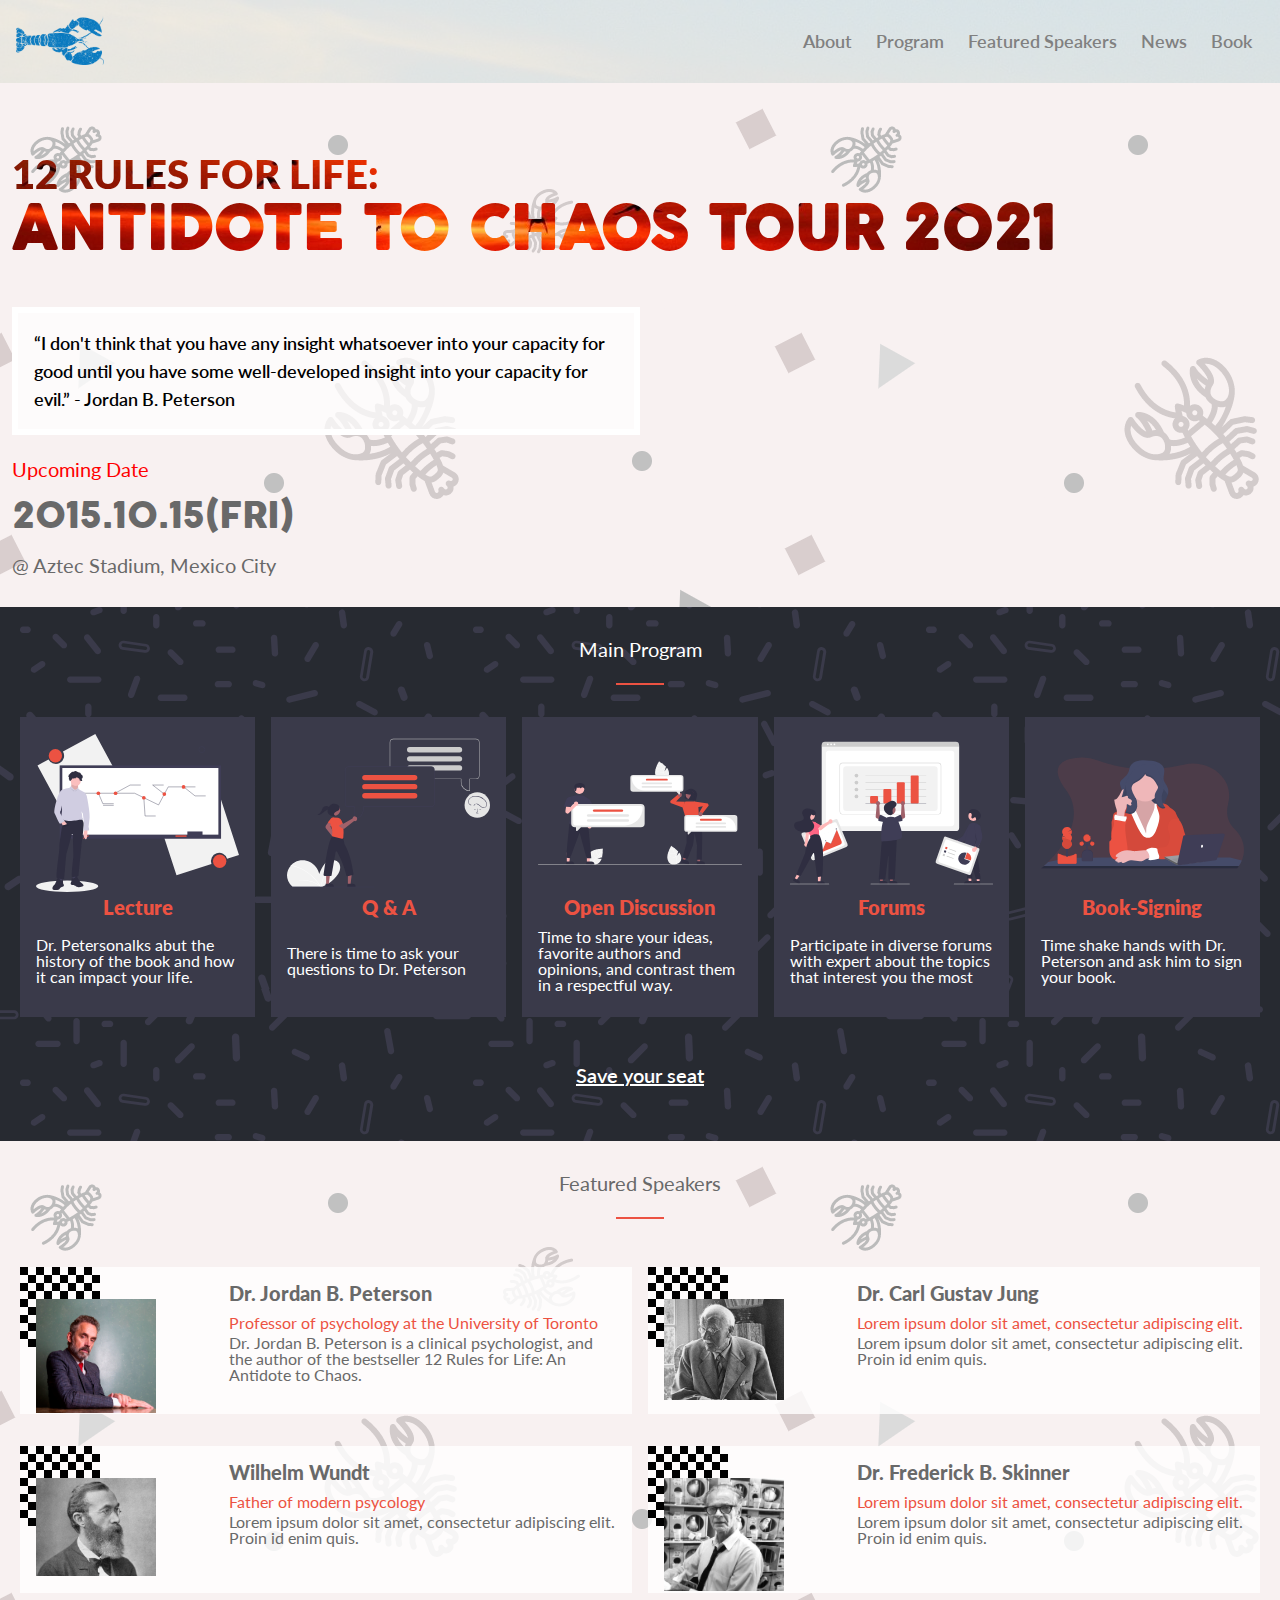
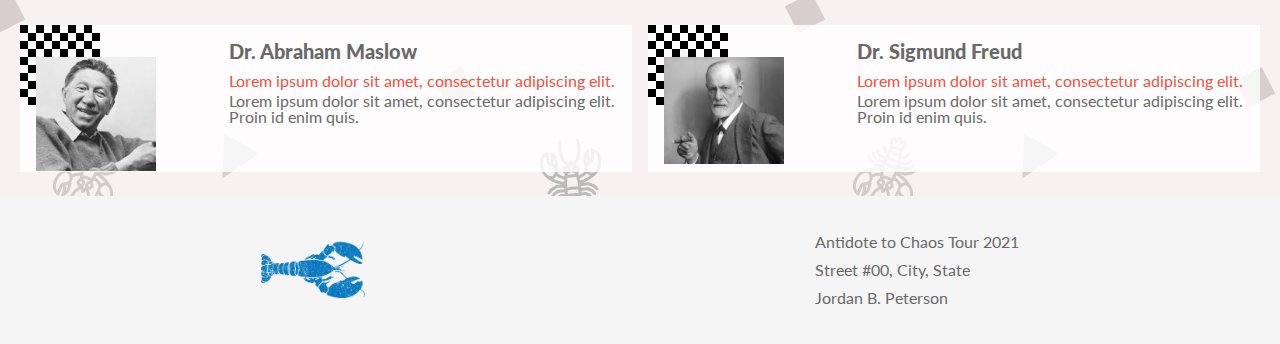
==== commit cecaf467: "Improve the use of semantic tags" ====
--- a/index.html
+++ b/index.html
@@ -18,7 +18,7 @@
 
 <body>
   <header id="navbar">
-    <div class="mobile-nav">
+    <nav class="mobile-nav">
       <button type="button" class="icon-opener">
         <svg xmlns="http://www.w3.org/2000/svg" class="burguer icon only-mobile" fill="none" viewBox="0 0 24 24"
           stroke="currentColor">
@@ -28,7 +28,7 @@
       <a href="./index.html">
         <img class="nav-logo" src="./assets/png/logobster.png" alt="">
       </a>
-    </div>
+    </nav>
     <nav class="only-desktop">
       <ul class="top nav">
         <li class="nav-item"><a href="./about.html"> About</a></li>
@@ -136,14 +136,6 @@
     </section>
   </main>
   <footer>
-    <!-- <div class="partner">
-      <div class="container">
-        <h2 class="header-dark">
-          Partners
-        </h2>
-        <div class="separator"></div>
-      </div> -->
-    <!-- </div> -->
     <div class="contact-info">
       <div class="container footer-container">
         <a href="./index.html"><img class="footer-logo" src="./assets/png/logobster.png" alt=""></a>
--- a/styles/index.css
+++ b/styles/index.css
@@ -48,6 +48,10 @@
   transition: all 0.5s ease 0s;
 }
 
+.icon-opener {
+  background-color: transparent;
+}
+
 .icon-closer {
   background-color: transparent;
   position: absolute;
@@ -119,7 +123,7 @@
   fill: rgb(58, 58, 74);
   background-size: 453px 453px;
   background-repeat: repeat;
-  background-image:url("data:image/svg+xml,%3Csvg id='Layer_1' xmlns='http://www.w3.org/2000/svg' viewBox='0 0 500 500' fill-opacity='1' %3E%3Cstyle%3E .st0{fill:rgb(58, 58, 74)} %3C/style%3E%3Cpath class='st0' d='M55.5 475h-19c-1.9 0-3.5-1.6-3.5-3.5s1.6-3.5 3.5-3.5h19c1.9 0 3.5 1.6 3.5 3.5s-1.6 3.5-3.5 3.5zM144.7 178.9c-.4 0-.8-.1-1.2-.2-1.8-.7-2.7-2.7-2.1-4.5l6.6-17.8c.7-1.8 2.7-2.7 4.5-2.1 1.8.7 2.7 2.7 2.1 4.5l-6.6 17.8c-.6 1.4-1.9 2.3-3.3 2.3zM107.9 130.4c-1 0-2.1-.5-2.7-1.3l-11.8-14.9c-1.2-1.5-.9-3.7.6-4.9 1.5-1.2 3.7-.9 4.9.6l11.8 14.9c1.2 1.5.9 3.7-.6 4.9-.7.5-1.4.7-2.2.7zM103.2 87.6c-1.5 0-2.8-.9-3.3-2.4-.6-1.8.3-3.8 2.2-4.4l6.6-2.3c1.8-.6 3.8.3 4.4 2.2.6 1.8-.3 3.8-2.2 4.4l-6.6 2.3c-.3.2-.7.2-1.1.2zM300.5 46c-.9 0-1.8-.3-2.5-1-1.4-1.4-1.4-3.6 0-5l15-15c1.4-1.4 3.6-1.4 4.9 0 1.4 1.4 1.4 3.6 0 5l-15 15c-.6.7-1.5 1-2.4 1zM193.5 292c-1.9 0-3.5-1.6-3.5-3.5v-9c0-1.9 1.6-3.5 3.5-3.5s3.5 1.6 3.5 3.5v9c0 1.9-1.6 3.5-3.5 3.5zM163.5 40c-.9 0-1.8-.3-2.5-1-1.4-1.4-1.4-3.6 0-5l17.5-17.5c1.4-1.4 3.6-1.4 5 0s1.4 3.6 0 5L166 39c-.7.7-1.6 1-2.5 1zM252.5 167h-12c-1.9 0-3.5-1.6-3.5-3.5s1.6-3.5 3.5-3.5h12c1.9 0 3.5 1.6 3.5 3.5s-1.6 3.5-3.5 3.5zM199 142.5c-.9 0-1.8-.3-2.5-1L186 131c-1.4-1.4-1.4-3.6 0-5s3.6-1.4 5 0l10.5 10.5c1.4 1.4 1.4 3.6 0 5-.7.7-1.6 1-2.5 1zM108.5 162h-31c-1.9 0-3.5-1.6-3.5-3.5s1.6-3.5 3.5-3.5h31c1.9 0 3.5 1.6 3.5 3.5s-1.6 3.5-3.5 3.5zM134.5 231c-1.9 0-3.5-1.6-3.5-3.5v-16c0-1.9 1.6-3.5 3.5-3.5s3.5 1.6 3.5 3.5v16c0 1.9-1.6 3.5-3.5 3.5zM136.5 86c-1.9 0-3.5-1.6-3.5-3.5v-23c0-1.9 1.6-3.5 3.5-3.5s3.5 1.6 3.5 3.5v23c0 1.9-1.6 3.5-3.5 3.5zM63.5 64h-21c-1.9 0-3.5-1.6-3.5-3.5s1.6-3.5 3.5-3.5h21c1.9 0 3.5 1.6 3.5 3.5S65.4 64 63.5 64zM70.5 124c-.9 0-1.8-.3-2.5-1l-9-9c-1.4-1.4-1.4-3.6 0-5s3.6-1.4 5 0l9 9c1.4 1.4 1.4 3.6 0 5-.7.7-1.6 1-2.5 1zM97.5 200c-1.9 0-3.5-1.6-3.5-3.5v-8c0-1.9 1.6-3.5 3.5-3.5s3.5 1.6 3.5 3.5v8c0 1.9-1.6 3.5-3.5 3.5zM256.5 129h-15c-1.9 0-3.5-1.6-3.5-3.5s1.6-3.5 3.5-3.5h15c1.9 0 3.5 1.6 3.5 3.5s-1.6 3.5-3.5 3.5zM172.5 102c-1.9 0-3.5-1.6-3.5-3.5v-9c0-1.9 1.6-3.5 3.5-3.5s3.5 1.6 3.5 3.5v9c0 1.9-1.6 3.5-3.5 3.5zM275.5 214c-.9 0-1.8-.3-2.5-1l-9-9c-1.4-1.4-1.4-3.6 0-5s3.6-1.4 4.9 0l9 9c1.4 1.4 1.4 3.6 0 5-.6.7-1.5 1-2.4 1zM104.5 262c-1.9 0-3.5-1.6-3.5-3.5v-17c0-1.9 1.6-3.5 3.5-3.5s3.5 1.6 3.5 3.5v17c0 1.9-1.6 3.5-3.5 3.5zM53.5 278c-1.1 0-2.1-.5-2.8-1.4-1.2-1.5-.8-3.7.7-4.9l12-9c1.5-1.2 3.7-.8 4.9.7 1.2 1.5.8 3.7-.7 4.9l-12 9c-.6.5-1.4.7-2.1.7zM173.5 264c-.6 0-1.1-.1-1.7-.4l-13-7c-1.7-.9-2.3-3-1.4-4.7.9-1.7 3-2.3 4.7-1.4l13 7c1.7.9 2.3 3 1.4 4.7-.6 1.1-1.8 1.8-3 1.8zM203.5 182h-26c-1.9 0-3.5-1.6-3.5-3.5s1.6-3.5 3.5-3.5h26c1.9 0 3.5 1.6 3.5 3.5s-1.6 3.5-3.5 3.5zM84.5 61c-1.9 0-3.5-1.6-3.5-3.5v-22c0-1.9 1.6-3.5 3.5-3.5s3.5 1.6 3.5 3.5v22c0 1.9-1.6 3.5-3.5 3.5zM196.5 82c-.9 0-1.8-.3-2.5-1-1.4-1.4-1.4-3.6 0-5l15-15c1.4-1.4 3.6-1.4 5 0s1.4 3.6 0 5l-15 15c-.7.7-1.6 1-2.5 1zM196.5 236c-.9 0-1.8-.3-2.5-1l-13-13c-1.4-1.4-1.4-3.6 0-5s3.6-1.4 5 0l13 13c1.4 1.4 1.4 3.6 0 5-.7.7-1.6 1-2.5 1zM37.5 151c-1.1 0-2.2-.5-2.9-1.6-1.1-1.6-.6-3.8 1-4.9l9-6c1.6-1.1 3.8-.6 4.9 1 1.1 1.6.6 3.8-1 4.9l-9 6c-.7.4-1.3.6-2 .6zM30.5 107h-5c-1.9 0-3.5-1.6-3.5-3.5s1.6-3.5 3.5-3.5h5c1.9 0 3.5 1.6 3.5 3.5s-1.6 3.5-3.5 3.5zM121.5 42h-6c-1.9 0-3.5-1.6-3.5-3.5s1.6-3.5 3.5-3.5h6c1.9 0 3.5 1.6 3.5 3.5s-1.6 3.5-3.5 3.5zM123.5 345c-1.2 0-2.3-.6-3-1.6l-7-11c-1-1.6-.6-3.8 1.1-4.8 1.6-1 3.8-.6 4.8 1.1l7 11c1 1.6.6 3.8-1.1 4.8-.5.3-1.2.5-1.8.5zM31.5 353c-.2 0-.5 0-.7-.1-1.9-.4-3.1-2.3-2.7-4.2l3-14c.4-1.9 2.3-3.1 4.2-2.7 1.9.4 3.1 2.3 2.7 4.2l-3 14c-.4 1.7-1.9 2.8-3.5 2.8zM72.5 318c-.6 0-1.1-.1-1.6-.4l-17-9c-1.7-.9-2.4-3-1.5-4.7.9-1.7 3-2.4 4.7-1.5l17 9c1.7.9 2.4 3 1.5 4.7-.6 1.2-1.8 1.9-3.1 1.9zM256.5 380h-19c-1.9 0-3.5-1.6-3.5-3.5s1.6-3.5 3.5-3.5h19c1.9 0 3.5 1.6 3.5 3.5s-1.6 3.5-3.5 3.5zM299.2 353.3c-.2 0-.4 0-.7-.1-1.9-.4-3.1-2.2-2.8-4.1l3.6-18.7c.4-1.9 2.2-3.1 4.1-2.8 1.9.4 3.1 2.2 2.8 4.1l-3.6 18.7c-.3 1.8-1.7 2.9-3.4 2.9zM328 295c-.4 0-.7-.1-1.1-.2l-18-5.9c-1.8-.6-2.8-2.6-2.2-4.4.6-1.8 2.6-2.8 4.4-2.2l18 5.9c1.8.6 2.8 2.6 2.2 4.4-.4 1.4-1.8 2.4-3.3 2.4zM345.2 267.6c-1.5 0-2.8-.9-3.3-2.4-.6-1.8.3-3.8 2.2-4.4l6.6-2.3c1.8-.6 3.8.3 4.4 2.2.6 1.8-.3 3.8-2.2 4.4l-6.6 2.3c-.4.2-.7.2-1.1.2zM396 381.5c-.9 0-1.8-.3-2.5-1L376 363c-1.4-1.4-1.4-3.6 0-4.9 1.4-1.4 3.6-1.4 4.9 0l17.5 17.5c1.4 1.4 1.4 3.6 0 4.9-.6.7-1.5 1-2.4 1zM350.5 422c-.9 0-1.8-.3-2.5-1-1.4-1.4-1.4-3.6 0-4.9l15-15c1.4-1.4 3.6-1.4 4.9 0 1.4 1.4 1.4 3.6 0 4.9l-15 15c-.6.7-1.5 1-2.4 1zM417.3 460.2c-1.4 0-2.7-.8-3.2-2.2-.7-1.8.1-3.8 1.9-4.6l8.3-3.4c1.8-.7 3.8.1 4.6 1.9.7 1.8-.1 3.8-1.9 4.6l-8.3 3.4c-.5.2-.9.3-1.4.3zM329.5 464c-.9 0-1.8-.3-2.5-1-1.4-1.4-1.4-3.6 0-4.9l17.5-17.5c1.4-1.4 3.6-1.4 4.9 0 1.4 1.4 1.4 3.6 0 4.9L332 463c-.7.7-1.6 1-2.5 1zM486.5 401h-12c-1.9 0-3.5-1.6-3.5-3.5s1.6-3.5 3.5-3.5h12c1.9 0 3.5 1.6 3.5 3.5s-1.6 3.5-3.5 3.5zM399 442.5c-.9 0-1.8-.3-2.5-1L386 431c-1.4-1.4-1.4-3.6 0-4.9 1.4-1.4 3.6-1.4 4.9 0l10.5 10.5c1.4 1.4 1.4 3.6 0 4.9-.6.7-1.5 1-2.4 1zM314.5 405h-31c-1.9 0-3.5-1.6-3.5-3.5s1.6-3.5 3.5-3.5h31c1.9 0 3.5 1.6 3.5 3.5s-1.6 3.5-3.5 3.5zM338.5 375c-1.9 0-3.5-1.6-3.5-3.5v-23c0-1.9 1.6-3.5 3.5-3.5s3.5 1.6 3.5 3.5v23c0 1.9-1.6 3.5-3.5 3.5zM454.5 382h-15c-1.9 0-3.5-1.6-3.5-3.5s1.6-3.5 3.5-3.5h15c1.9 0 3.5 1.6 3.5 3.5s-1.6 3.5-3.5 3.5zM426.5 414c-1.9 0-3.5-1.6-3.5-3.5v-9c0-1.9 1.6-3.5 3.5-3.5s3.5 1.6 3.5 3.5v9c0 1.9-1.6 3.5-3.5 3.5zM402.5 325c-.9 0-1.8-.3-2.5-1-1.4-1.4-1.4-3.6 0-4.9l15-15c1.4-1.4 3.6-1.4 4.9 0 1.4 1.4 1.4 3.6 0 4.9l-15 15c-.6.7-1.5 1-2.4 1zM423.5 257c-1.2 0-2.3-.6-3-1.6l-7-11c-1-1.6-.6-3.8 1.1-4.8 1.6-1 3.8-.6 4.8 1.1l7 11c1 1.6.6 3.8-1.1 4.8-.5.3-1.2.5-1.8.5zM413.5 198c-.6 0-1.1-.1-1.6-.4l-17-9c-1.7-.9-2.4-3-1.5-4.7.9-1.7 3-2.4 4.7-1.5l17 9c1.7.9 2.4 3 1.5 4.7-.6 1.2-1.8 1.9-3.1 1.9zM220.5 344c-1.6 0-3-1.1-3.4-2.7l-9-36c-.5-1.9.7-3.8 2.5-4.2 1.9-.5 3.8.7 4.2 2.5l9 36c.5 1.9-.7 3.8-2.5 4.2-.2.2-.5.2-.8.2zM276.5 281.5c-2.5 0-4.6-1.9-4.9-4.3l-3-22c-.2-1.3.2-2.6 1-3.7s2-1.7 3.3-1.9c1.3-.2 2.6.2 3.7 1s1.8 2 1.9 3.3l3 22c.2 1.3-.2 2.6-1 3.7s-2 1.7-3.3 1.9h-.7zm-3-29h-.3c-.5.1-1 .3-1.3.8-.3.4-.5 1-.4 1.5l3 22c.1 1.1 1.1 1.9 2.2 1.7.5-.1 1-.3 1.3-.8.3-.4.5-1 .4-1.5l-3-22c-.1-.5-.3-1-.8-1.3-.2-.3-.7-.4-1.1-.4zM139.5 297h-.3l-21-2c-1.9-.2-3.3-1.9-3.2-3.8.2-1.9 1.9-3.3 3.8-3.2l21 2c1.9.2 3.3 1.9 3.2 3.8-.2 1.8-1.7 3.2-3.5 3.2zM289.5 168c-.3 0-.6 0-1-.1l-7-2c-1.9-.5-2.9-2.5-2.4-4.3.5-1.9 2.5-2.9 4.3-2.4l7 2c1.9.5 2.9 2.5 2.4 4.3-.4 1.5-1.8 2.5-3.3 2.5zM89.5 400H89c-1.9-.3-3.2-2.1-2.9-4l4-26c.3-1.9 2.1-3.2 4-2.9 1.9.3 3.2 2.1 2.9 4l-4 26c-.3 1.7-1.8 2.9-3.5 2.9zM163.5 400c-.5 0-1-.1-1.5-.3-1.8-.8-2.5-2.9-1.7-4.7l7-15c.8-1.8 2.9-2.5 4.7-1.7 1.8.8 2.5 2.9 1.7 4.7l-7 15c-.6 1.3-1.9 2-3.2 2zM221.5 263c-1.7 0-3.2-1.2-3.5-3-.3-1.9 1-3.7 2.9-4l13-2c1.9-.3 3.7 1 4 2.9s-1 3.7-2.9 4l-13 2c-.1.1-.3.1-.5.1zM174.5 341c-.4 0-.7-.1-1.1-.2l-15-5c-1.8-.6-2.8-2.6-2.2-4.4.6-1.8 2.6-2.8 4.4-2.2l15 5c1.8.6 2.8 2.6 2.2 4.4-.5 1.5-1.8 2.4-3.3 2.4zM260.5 320c-1 0-1.9-.4-2.6-1.2-1.3-1.5-1.1-3.7.3-4.9l8-7c1.5-1.3 3.7-1.1 4.9.3 1.3 1.5 1.1 3.7-.3 4.9l-8 7c-.7.6-1.5.9-2.3.9zM217.5 384c-1 0-2-.4-2.7-1.3l-5-6c-1.2-1.5-1-3.7.4-4.9 1.5-1.2 3.7-1 4.9.4l5 6c1.2 1.5 1 3.7-.4 4.9-.6.6-1.4.9-2.2.9zM55.5 423c-.7 0-1.3-.2-1.9-.6l-18-12c-1.6-1.1-2-3.2-1-4.9 1.1-1.6 3.2-2 4.9-1l18 12c1.6 1.1 2 3.2 1 4.9-.8 1.1-1.9 1.6-3 1.6zM53.5 36c-1 0-2.1-.5-2.8-1.4l-7-9c-1.2-1.5-.9-3.7.6-4.9 1.5-1.2 3.7-.9 4.9.6l7 9c1.2 1.5.9 3.7-.6 4.9-.6.6-1.3.8-2.1.8zM303.5 133c-1.8 0-3.4-1.4-3.5-3.3l-1-17c-.1-1.9 1.4-3.6 3.3-3.7 1.9-.1 3.6 1.4 3.7 3.3l1 17c.1 1.9-1.4 3.6-3.3 3.7h-.2zM319.5 184c-1.6 0-3-1.1-3.4-2.7-.5-1.9.7-3.8 2.5-4.2l28-7c1.9-.5 3.8.7 4.2 2.5.5 1.9-.7 3.8-2.5 4.2l-28 7c-.2.2-.5.2-.8.2zM431.5 72c-1.7 0-3.1-1.2-3.4-2.9l-4-22c-.3-1.9.9-3.7 2.8-4.1 1.9-.3 3.7.9 4.1 2.8l4 22c.3 1.9-.9 3.7-2.8 4.1-.3.1-.5.1-.7.1zM354.5 232c-1.3 0-2.5-.7-3.1-1.9l-11-21c-.9-1.7-.2-3.8 1.5-4.7 1.7-.9 3.8-.2 4.7 1.5l11 21c.9 1.7.2 3.8-1.5 4.7-.5.3-1.1.4-1.6.4zM339.5 139c-.6 0-1.2-.2-1.8-.5-1.7-1-2.2-3.1-1.2-4.8l9-15c1-1.7 3.1-2.2 4.8-1.2 1.7 1 2.2 3.1 1.2 4.8l-9 15c-.7 1.1-1.8 1.7-3 1.7zM338.5 79c-.5 0-1-.1-1.5-.3l-13-6c-1.8-.8-2.5-2.9-1.7-4.6.8-1.8 2.9-2.5 4.6-1.7l13 6c1.8.8 2.5 2.9 1.7 4.6-.5 1.2-1.8 2-3.1 2zM223.5 100h-7c-1.9 0-3.5-1.6-3.5-3.5s1.6-3.5 3.5-3.5h7c1.9 0 3.5 1.6 3.5 3.5s-1.6 3.5-3.5 3.5zM312.5 233c-1.9 0-3.5-1.6-3.5-3.5v-8c0-1.9 1.6-3.5 3.5-3.5s3.5 1.6 3.5 3.5v8c0 1.9-1.6 3.5-3.5 3.5zM402.2 160.3c-.3 0-.6 0-.8-.1-2.7-.4-4.6-3-4.1-5.7l4.6-27.7c.5-2.7 3-4.6 5.8-4.1 2.6.4 4.4 2.8 4.2 5.4v.4l-4.6 27.7c-.2 1.3-.9 2.5-2 3.2-1.1.6-2.1.9-3.1.9zm4.6-34.6c-1 0-1.8.7-2 1.7l-4.6 27.7c-.2 1.1.6 2.1 1.6 2.3.5.1 1.1 0 1.5-.3s.7-.8.8-1.3l4.6-27.7v-.1c.1-1-.6-2-1.7-2.2 0-.1-.1-.1-.2-.1zM379.5 102c-1.7 0-3.2-1.3-3.5-3l-2-14c-.3-1.9 1.1-3.7 3-4 1.9-.3 3.7 1.1 4 3l2 14c.3 1.9-1.1 3.7-3 4h-.5zM101.5 454c-.5 0-1.1-.1-1.6-.4l-8-4c-1.7-.9-2.4-3-1.6-4.7.9-1.7 3-2.4 4.7-1.6l8 4c1.7.9 2.4 3 1.6 4.7-.6 1.3-1.8 2-3.1 2zM474.5 136c-1.6 0-3-1.1-3.4-2.7l-3-12c-.5-1.9.7-3.8 2.5-4.2 1.9-.5 3.8.7 4.2 2.5l3 12c.5 1.9-.7 3.8-2.5 4.2-.2.2-.5.2-.8.2zM480.5 508c-1.1 0-2.2-.5-2.9-1.5l-7-10c-1.1-1.6-.7-3.8.9-4.9 1.6-1.1 3.8-.7 4.9.9l7 10c1.1 1.6.7 3.8-.9 4.9-.6.4-1.3.6-2 .6zM145 475.5c-1.9 0-3.5-1.6-3.5-3.5v-21.1c0-1.9 1.6-3.5 3.5-3.5s3.5 1.6 3.5 3.5V472c0 2-1.6 3.5-3.5 3.5zM380.5 302c-.6 0-1.1-.1-1.7-.4l-13-7c-1.7-.9-2.3-3-1.4-4.7.9-1.7 3-2.3 4.7-1.4l13 7c1.7.9 2.3 3 1.4 4.7-.6 1.1-1.8 1.8-3 1.8zM362.4 343.9c-1.8 0-3.4-1.4-3.5-3.3l-.8-14.7c-.1-1.9 1.4-3.6 3.3-3.7 1.9-.1 3.6 1.4 3.7 3.3l.8 14.7c.1 1.9-1.4 3.6-3.3 3.7h-.2zM223.5 224c-1.9 0-3.5-1.6-3.5-3.5v-9c0-1.9 1.6-3.5 3.5-3.5s3.5 1.6 3.5 3.5v9c0 1.9-1.6 3.5-3.5 3.5zM380.5 481c-1.2 0-2.3-.6-3-1.6l-7-11c-1-1.6-.6-3.8 1.1-4.8 1.6-1 3.8-.6 4.8 1.1l7 11c1 1.6.6 3.8-1.1 4.8-.5.3-1.2.5-1.8.5zM390.5 26h-12c-1.9 0-3.5-1.6-3.5-3.5s1.6-3.5 3.5-3.5h12c1.9 0 3.5 1.6 3.5 3.5s-1.6 3.5-3.5 3.5zM434.4 111.1c-.6 0-1.2-.2-1.8-.5-1.7-1-2.2-3.2-1.2-4.8l6.2-10.3c1-1.7 3.2-2.2 4.8-1.2 1.7 1 2.2 3.2 1.2 4.8l-6.2 10.3c-.7 1.1-1.8 1.7-3 1.7zM113.5 424.5c-2.3 0-4.3-1.6-4.8-3.8-.3-1.3-.1-2.6.6-3.8.7-1.1 1.8-2 3.1-2.3l28-7c1.3-.3 2.6-.1 3.8.6 1.1.7 2 1.8 2.3 3.1.3 1.3.1 2.6-.6 3.8-.7 1.1-1.8 2-3.1 2.3l-28 7c-.5.1-.9.1-1.3.1zm28-14c-.2 0-.3 0-.5.1l-28 7c-.5.1-1 .5-1.2.9s-.4 1-.2 1.5c.3 1.1 1.4 1.7 2.4 1.5l28-7c.5-.1 1-.5 1.2-.9s.4-1 .2-1.5c-.1-.5-.5-1-.9-1.2-.3-.3-.6-.4-1-.4zM513.5 33.5h-31c-2.8 0-5-2.2-5-5s2.2-5 5-5h31c2.8 0 5 2.2 5 5s-2.2 5-5 5zm-31-7c-1.1 0-2 .9-2 2s.9 2 2 2h31c1.1 0 2-.9 2-2s-.9-2-2-2h-31zM15.5 33.5h-31c-2.8 0-5-2.2-5-5s2.2-5 5-5h31c2.8 0 5 2.2 5 5s-2.2 5-5 5zm-31-7c-1.1 0-2 .9-2 2s.9 2 2 2h31c1.1 0 2-.9 2-2s-.9-2-2-2h-31zM160.5 129h-.7l-24.5-3.4c-1.3-.2-2.5-.9-3.3-1.9-.8-1.1-1.1-2.4-1-3.7.2-1.3.9-2.5 1.9-3.3 1.1-.8 2.4-1.1 3.7-1l24.5 3.4c1.3.2 2.5.9 3.3 1.9.8 1.1 1.1 2.4 1 3.7-.3 2.4-2.4 4.3-4.9 4.3zM136 118.5c-.4 0-.8.1-1.2.4-.4.3-.7.8-.8 1.3-.1.5.1 1.1.4 1.5.3.4.8.7 1.3.8l24.5 3.4c1.1.2 2.1-.6 2.3-1.7.1-.5-.1-1.1-.4-1.5-.3-.4-.8-.7-1.3-.8l-24.5-3.4h-.3zM105.5 14.8c-.6 0-1.2-.1-1.8-.3-1.2-.5-2.2-1.4-2.8-2.6s-.6-2.6-.1-3.8l7.9-20.5c.5-1.2 1.4-2.2 2.6-2.8 1.2-.5 2.6-.6 3.8-.1 2.6 1 3.9 3.9 2.9 6.5l-7.9 20.5c-.6 1.8-2.5 3.1-4.6 3.1zm8-27.6c-.3 0-.5.1-.8.2-.5.2-.9.6-1.1 1.1L103.7 9c-.2.5-.2 1 0 1.5s.6.9 1.1 1.1c1 .4 2.2-.2 2.6-1.1l7.9-20.5c.4-1-.1-2.2-1.1-2.6-.3-.1-.5-.2-.7-.2zM105.5 515.3c-.6 0-1.2-.1-1.8-.3-2.6-1-3.9-3.9-2.9-6.5l7.9-20.5c.5-1.2 1.4-2.2 2.6-2.8 1.2-.5 2.6-.6 3.8-.1 1.2.5 2.2 1.4 2.8 2.6.5 1.2.6 2.6.1 3.8l-7.9 20.5c-.6 2-2.5 3.3-4.6 3.3zm8-27.6c-.3 0-.5.1-.8.2-.5.2-.9.6-1.1 1.1l-7.9 20.5c-.4 1 .1 2.2 1.1 2.6 1 .4 2.2-.2 2.6-1.1l7.9-20.5c.2-.5.2-1 0-1.5s-.6-.9-1.1-1.1c-.3-.1-.5-.2-.7-.2zM480.5 8.5c-1.1 0-2.2-.5-2.9-1.5l-7-10c-1.1-1.6-.7-3.8.9-4.9 1.6-1.1 3.8-.7 4.9.9l7 10c1.1 1.6.7 3.8-.9 4.9-.6.4-1.3.6-2 .6zM200 435c-1.6 0-3.1-1-3.7-2.5l-4-10c-.8-2.1.2-4.4 2.2-5.2 2.1-.8 4.4.2 5.2 2.2l4 10c.8 2.1-.2 4.4-2.2 5.2-.5.2-1 .3-1.5.3zM233 461c-.9 0-1.9-.3-2.7-1-1.6-1.5-1.8-4-.3-5.6l17-19c1.5-1.6 4-1.8 5.6-.3 1.6 1.5 1.8 4 .3 5.6l-17 19c-.7.8-1.8 1.3-2.9 1.3zM296 512c-1.7 0-3.2-1-3.8-2.7l-7-20c-.7-2.1.4-4.4 2.5-5.1 2.1-.7 4.4.4 5.1 2.5l7 20c.7 2.1-.4 4.4-2.5 5.1-.4.1-.9.2-1.3.2zM296 14c-1.7 0-3.2-1-3.8-2.7l-7-20c-.7-2.1.4-4.4 2.5-5.1 2.1-.7 4.4.4 5.1 2.5l7 20c.7 2.1-.4 4.4-2.5 5.1-.4.1-.9.2-1.3.2zM11 270c-.8 0-1.6-.2-2.3-.7l-28-20c-1.8-1.3-2.2-3.8-.9-5.6 1.3-1.8 3.8-2.2 5.6-.9l28 20c1.8 1.3 2.2 3.8.9 5.6-.8 1-2.1 1.6-3.3 1.6zM512 270c-.8 0-1.6-.2-2.3-.7l-28-20c-1.8-1.3-2.2-3.8-.9-5.6 1.3-1.8 3.8-2.2 5.6-.9l28 20c1.8 1.3 2.2 3.8.9 5.6-.8 1-2.1 1.6-3.3 1.6zM41 211c-1.1 0-2.2-.5-3-1.3l-8-9c-1.5-1.7-1.3-4.2.3-5.6 1.7-1.5 4.2-1.3 5.6.3l8 9c1.5 1.7 1.3 4.2-.3 5.6-.7.7-1.7 1-2.6 1zM261 80c-2.1 0-3.9-1.7-4-3.8l-1-23c-.1-2.2 1.6-4.1 3.8-4.2 2.2-.1 4.1 1.6 4.2 3.8l1 23c.1 2.2-1.6 4.1-3.8 4.2h-.2zM209 39c-.5 0-1.1-.1-1.6-.3-2-.9-3-3.2-2.1-5.3l6-14c.9-2 3.2-3 5.3-2.1 2 .9 3 3.2 2.1 5.3l-6 14c-.7 1.5-2.2 2.4-3.7 2.4zM460 327c-.8 0-1.7-.3-2.4-.8-1.8-1.3-2.1-3.8-.8-5.6l12-16c1.3-1.8 3.8-2.1 5.6-.8 1.8 1.3 2.1 3.8.8 5.6l-12 16c-.8 1-2 1.6-3.2 1.6zM446 182c-1.6 0-3.1-1-3.7-2.6l-3-8c-.8-2.1.3-4.4 2.3-5.1 2.1-.8 4.4.3 5.1 2.3l3 8c.8 2.1-.3 4.4-2.3 5.1-.5.2-.9.3-1.4.3zM466 213c-.9 0-1.7-.3-2.5-.8-1.7-1.4-2.1-3.9-.7-5.6l7-9c1.4-1.7 3.9-2.1 5.6-.7 1.7 1.4 2.1 3.9.7 5.6l-7 9c-.7 1-1.9 1.5-3.1 1.5zM9 391c-1.3 0-2.6-.6-3.3-1.8-1.2-1.8-.7-4.3 1.1-5.5l12-8c1.8-1.2 4.3-.7 5.5 1.1 1.2 1.8.7 4.3-1.1 5.5l-12 8c-.7.5-1.4.7-2.2.7z'/%3E%3C/svg%3E");
+  background-image: url("data:image/svg+xml,%3Csvg id='Layer_1' xmlns='http://www.w3.org/2000/svg' viewBox='0 0 500 500' fill-opacity='1' %3E%3Cstyle%3E .st0{fill:rgb(58, 58, 74)} %3C/style%3E%3Cpath class='st0' d='M55.5 475h-19c-1.9 0-3.5-1.6-3.5-3.5s1.6-3.5 3.5-3.5h19c1.9 0 3.5 1.6 3.5 3.5s-1.6 3.5-3.5 3.5zM144.7 178.9c-.4 0-.8-.1-1.2-.2-1.8-.7-2.7-2.7-2.1-4.5l6.6-17.8c.7-1.8 2.7-2.7 4.5-2.1 1.8.7 2.7 2.7 2.1 4.5l-6.6 17.8c-.6 1.4-1.9 2.3-3.3 2.3zM107.9 130.4c-1 0-2.1-.5-2.7-1.3l-11.8-14.9c-1.2-1.5-.9-3.7.6-4.9 1.5-1.2 3.7-.9 4.9.6l11.8 14.9c1.2 1.5.9 3.7-.6 4.9-.7.5-1.4.7-2.2.7zM103.2 87.6c-1.5 0-2.8-.9-3.3-2.4-.6-1.8.3-3.8 2.2-4.4l6.6-2.3c1.8-.6 3.8.3 4.4 2.2.6 1.8-.3 3.8-2.2 4.4l-6.6 2.3c-.3.2-.7.2-1.1.2zM300.5 46c-.9 0-1.8-.3-2.5-1-1.4-1.4-1.4-3.6 0-5l15-15c1.4-1.4 3.6-1.4 4.9 0 1.4 1.4 1.4 3.6 0 5l-15 15c-.6.7-1.5 1-2.4 1zM193.5 292c-1.9 0-3.5-1.6-3.5-3.5v-9c0-1.9 1.6-3.5 3.5-3.5s3.5 1.6 3.5 3.5v9c0 1.9-1.6 3.5-3.5 3.5zM163.5 40c-.9 0-1.8-.3-2.5-1-1.4-1.4-1.4-3.6 0-5l17.5-17.5c1.4-1.4 3.6-1.4 5 0s1.4 3.6 0 5L166 39c-.7.7-1.6 1-2.5 1zM252.5 167h-12c-1.9 0-3.5-1.6-3.5-3.5s1.6-3.5 3.5-3.5h12c1.9 0 3.5 1.6 3.5 3.5s-1.6 3.5-3.5 3.5zM199 142.5c-.9 0-1.8-.3-2.5-1L186 131c-1.4-1.4-1.4-3.6 0-5s3.6-1.4 5 0l10.5 10.5c1.4 1.4 1.4 3.6 0 5-.7.7-1.6 1-2.5 1zM108.5 162h-31c-1.9 0-3.5-1.6-3.5-3.5s1.6-3.5 3.5-3.5h31c1.9 0 3.5 1.6 3.5 3.5s-1.6 3.5-3.5 3.5zM134.5 231c-1.9 0-3.5-1.6-3.5-3.5v-16c0-1.9 1.6-3.5 3.5-3.5s3.5 1.6 3.5 3.5v16c0 1.9-1.6 3.5-3.5 3.5zM136.5 86c-1.9 0-3.5-1.6-3.5-3.5v-23c0-1.9 1.6-3.5 3.5-3.5s3.5 1.6 3.5 3.5v23c0 1.9-1.6 3.5-3.5 3.5zM63.5 64h-21c-1.9 0-3.5-1.6-3.5-3.5s1.6-3.5 3.5-3.5h21c1.9 0 3.5 1.6 3.5 3.5S65.4 64 63.5 64zM70.5 124c-.9 0-1.8-.3-2.5-1l-9-9c-1.4-1.4-1.4-3.6 0-5s3.6-1.4 5 0l9 9c1.4 1.4 1.4 3.6 0 5-.7.7-1.6 1-2.5 1zM97.5 200c-1.9 0-3.5-1.6-3.5-3.5v-8c0-1.9 1.6-3.5 3.5-3.5s3.5 1.6 3.5 3.5v8c0 1.9-1.6 3.5-3.5 3.5zM256.5 129h-15c-1.9 0-3.5-1.6-3.5-3.5s1.6-3.5 3.5-3.5h15c1.9 0 3.5 1.6 3.5 3.5s-1.6 3.5-3.5 3.5zM172.5 102c-1.9 0-3.5-1.6-3.5-3.5v-9c0-1.9 1.6-3.5 3.5-3.5s3.5 1.6 3.5 3.5v9c0 1.9-1.6 3.5-3.5 3.5zM275.5 214c-.9 0-1.8-.3-2.5-1l-9-9c-1.4-1.4-1.4-3.6 0-5s3.6-1.4 4.9 0l9 9c1.4 1.4 1.4 3.6 0 5-.6.7-1.5 1-2.4 1zM104.5 262c-1.9 0-3.5-1.6-3.5-3.5v-17c0-1.9 1.6-3.5 3.5-3.5s3.5 1.6 3.5 3.5v17c0 1.9-1.6 3.5-3.5 3.5zM53.5 278c-1.1 0-2.1-.5-2.8-1.4-1.2-1.5-.8-3.7.7-4.9l12-9c1.5-1.2 3.7-.8 4.9.7 1.2 1.5.8 3.7-.7 4.9l-12 9c-.6.5-1.4.7-2.1.7zM173.5 264c-.6 0-1.1-.1-1.7-.4l-13-7c-1.7-.9-2.3-3-1.4-4.7.9-1.7 3-2.3 4.7-1.4l13 7c1.7.9 2.3 3 1.4 4.7-.6 1.1-1.8 1.8-3 1.8zM203.5 182h-26c-1.9 0-3.5-1.6-3.5-3.5s1.6-3.5 3.5-3.5h26c1.9 0 3.5 1.6 3.5 3.5s-1.6 3.5-3.5 3.5zM84.5 61c-1.9 0-3.5-1.6-3.5-3.5v-22c0-1.9 1.6-3.5 3.5-3.5s3.5 1.6 3.5 3.5v22c0 1.9-1.6 3.5-3.5 3.5zM196.5 82c-.9 0-1.8-.3-2.5-1-1.4-1.4-1.4-3.6 0-5l15-15c1.4-1.4 3.6-1.4 5 0s1.4 3.6 0 5l-15 15c-.7.7-1.6 1-2.5 1zM196.5 236c-.9 0-1.8-.3-2.5-1l-13-13c-1.4-1.4-1.4-3.6 0-5s3.6-1.4 5 0l13 13c1.4 1.4 1.4 3.6 0 5-.7.7-1.6 1-2.5 1zM37.5 151c-1.1 0-2.2-.5-2.9-1.6-1.1-1.6-.6-3.8 1-4.9l9-6c1.6-1.1 3.8-.6 4.9 1 1.1 1.6.6 3.8-1 4.9l-9 6c-.7.4-1.3.6-2 .6zM30.5 107h-5c-1.9 0-3.5-1.6-3.5-3.5s1.6-3.5 3.5-3.5h5c1.9 0 3.5 1.6 3.5 3.5s-1.6 3.5-3.5 3.5zM121.5 42h-6c-1.9 0-3.5-1.6-3.5-3.5s1.6-3.5 3.5-3.5h6c1.9 0 3.5 1.6 3.5 3.5s-1.6 3.5-3.5 3.5zM123.5 345c-1.2 0-2.3-.6-3-1.6l-7-11c-1-1.6-.6-3.8 1.1-4.8 1.6-1 3.8-.6 4.8 1.1l7 11c1 1.6.6 3.8-1.1 4.8-.5.3-1.2.5-1.8.5zM31.5 353c-.2 0-.5 0-.7-.1-1.9-.4-3.1-2.3-2.7-4.2l3-14c.4-1.9 2.3-3.1 4.2-2.7 1.9.4 3.1 2.3 2.7 4.2l-3 14c-.4 1.7-1.9 2.8-3.5 2.8zM72.5 318c-.6 0-1.1-.1-1.6-.4l-17-9c-1.7-.9-2.4-3-1.5-4.7.9-1.7 3-2.4 4.7-1.5l17 9c1.7.9 2.4 3 1.5 4.7-.6 1.2-1.8 1.9-3.1 1.9zM256.5 380h-19c-1.9 0-3.5-1.6-3.5-3.5s1.6-3.5 3.5-3.5h19c1.9 0 3.5 1.6 3.5 3.5s-1.6 3.5-3.5 3.5zM299.2 353.3c-.2 0-.4 0-.7-.1-1.9-.4-3.1-2.2-2.8-4.1l3.6-18.7c.4-1.9 2.2-3.1 4.1-2.8 1.9.4 3.1 2.2 2.8 4.1l-3.6 18.7c-.3 1.8-1.7 2.9-3.4 2.9zM328 295c-.4 0-.7-.1-1.1-.2l-18-5.9c-1.8-.6-2.8-2.6-2.2-4.4.6-1.8 2.6-2.8 4.4-2.2l18 5.9c1.8.6 2.8 2.6 2.2 4.4-.4 1.4-1.8 2.4-3.3 2.4zM345.2 267.6c-1.5 0-2.8-.9-3.3-2.4-.6-1.8.3-3.8 2.2-4.4l6.6-2.3c1.8-.6 3.8.3 4.4 2.2.6 1.8-.3 3.8-2.2 4.4l-6.6 2.3c-.4.2-.7.2-1.1.2zM396 381.5c-.9 0-1.8-.3-2.5-1L376 363c-1.4-1.4-1.4-3.6 0-4.9 1.4-1.4 3.6-1.4 4.9 0l17.5 17.5c1.4 1.4 1.4 3.6 0 4.9-.6.7-1.5 1-2.4 1zM350.5 422c-.9 0-1.8-.3-2.5-1-1.4-1.4-1.4-3.6 0-4.9l15-15c1.4-1.4 3.6-1.4 4.9 0 1.4 1.4 1.4 3.6 0 4.9l-15 15c-.6.7-1.5 1-2.4 1zM417.3 460.2c-1.4 0-2.7-.8-3.2-2.2-.7-1.8.1-3.8 1.9-4.6l8.3-3.4c1.8-.7 3.8.1 4.6 1.9.7 1.8-.1 3.8-1.9 4.6l-8.3 3.4c-.5.2-.9.3-1.4.3zM329.5 464c-.9 0-1.8-.3-2.5-1-1.4-1.4-1.4-3.6 0-4.9l17.5-17.5c1.4-1.4 3.6-1.4 4.9 0 1.4 1.4 1.4 3.6 0 4.9L332 463c-.7.7-1.6 1-2.5 1zM486.5 401h-12c-1.9 0-3.5-1.6-3.5-3.5s1.6-3.5 3.5-3.5h12c1.9 0 3.5 1.6 3.5 3.5s-1.6 3.5-3.5 3.5zM399 442.5c-.9 0-1.8-.3-2.5-1L386 431c-1.4-1.4-1.4-3.6 0-4.9 1.4-1.4 3.6-1.4 4.9 0l10.5 10.5c1.4 1.4 1.4 3.6 0 4.9-.6.7-1.5 1-2.4 1zM314.5 405h-31c-1.9 0-3.5-1.6-3.5-3.5s1.6-3.5 3.5-3.5h31c1.9 0 3.5 1.6 3.5 3.5s-1.6 3.5-3.5 3.5zM338.5 375c-1.9 0-3.5-1.6-3.5-3.5v-23c0-1.9 1.6-3.5 3.5-3.5s3.5 1.6 3.5 3.5v23c0 1.9-1.6 3.5-3.5 3.5zM454.5 382h-15c-1.9 0-3.5-1.6-3.5-3.5s1.6-3.5 3.5-3.5h15c1.9 0 3.5 1.6 3.5 3.5s-1.6 3.5-3.5 3.5zM426.5 414c-1.9 0-3.5-1.6-3.5-3.5v-9c0-1.9 1.6-3.5 3.5-3.5s3.5 1.6 3.5 3.5v9c0 1.9-1.6 3.5-3.5 3.5zM402.5 325c-.9 0-1.8-.3-2.5-1-1.4-1.4-1.4-3.6 0-4.9l15-15c1.4-1.4 3.6-1.4 4.9 0 1.4 1.4 1.4 3.6 0 4.9l-15 15c-.6.7-1.5 1-2.4 1zM423.5 257c-1.2 0-2.3-.6-3-1.6l-7-11c-1-1.6-.6-3.8 1.1-4.8 1.6-1 3.8-.6 4.8 1.1l7 11c1 1.6.6 3.8-1.1 4.8-.5.3-1.2.5-1.8.5zM413.5 198c-.6 0-1.1-.1-1.6-.4l-17-9c-1.7-.9-2.4-3-1.5-4.7.9-1.7 3-2.4 4.7-1.5l17 9c1.7.9 2.4 3 1.5 4.7-.6 1.2-1.8 1.9-3.1 1.9zM220.5 344c-1.6 0-3-1.1-3.4-2.7l-9-36c-.5-1.9.7-3.8 2.5-4.2 1.9-.5 3.8.7 4.2 2.5l9 36c.5 1.9-.7 3.8-2.5 4.2-.2.2-.5.2-.8.2zM276.5 281.5c-2.5 0-4.6-1.9-4.9-4.3l-3-22c-.2-1.3.2-2.6 1-3.7s2-1.7 3.3-1.9c1.3-.2 2.6.2 3.7 1s1.8 2 1.9 3.3l3 22c.2 1.3-.2 2.6-1 3.7s-2 1.7-3.3 1.9h-.7zm-3-29h-.3c-.5.1-1 .3-1.3.8-.3.4-.5 1-.4 1.5l3 22c.1 1.1 1.1 1.9 2.2 1.7.5-.1 1-.3 1.3-.8.3-.4.5-1 .4-1.5l-3-22c-.1-.5-.3-1-.8-1.3-.2-.3-.7-.4-1.1-.4zM139.5 297h-.3l-21-2c-1.9-.2-3.3-1.9-3.2-3.8.2-1.9 1.9-3.3 3.8-3.2l21 2c1.9.2 3.3 1.9 3.2 3.8-.2 1.8-1.7 3.2-3.5 3.2zM289.5 168c-.3 0-.6 0-1-.1l-7-2c-1.9-.5-2.9-2.5-2.4-4.3.5-1.9 2.5-2.9 4.3-2.4l7 2c1.9.5 2.9 2.5 2.4 4.3-.4 1.5-1.8 2.5-3.3 2.5zM89.5 400H89c-1.9-.3-3.2-2.1-2.9-4l4-26c.3-1.9 2.1-3.2 4-2.9 1.9.3 3.2 2.1 2.9 4l-4 26c-.3 1.7-1.8 2.9-3.5 2.9zM163.5 400c-.5 0-1-.1-1.5-.3-1.8-.8-2.5-2.9-1.7-4.7l7-15c.8-1.8 2.9-2.5 4.7-1.7 1.8.8 2.5 2.9 1.7 4.7l-7 15c-.6 1.3-1.9 2-3.2 2zM221.5 263c-1.7 0-3.2-1.2-3.5-3-.3-1.9 1-3.7 2.9-4l13-2c1.9-.3 3.7 1 4 2.9s-1 3.7-2.9 4l-13 2c-.1.1-.3.1-.5.1zM174.5 341c-.4 0-.7-.1-1.1-.2l-15-5c-1.8-.6-2.8-2.6-2.2-4.4.6-1.8 2.6-2.8 4.4-2.2l15 5c1.8.6 2.8 2.6 2.2 4.4-.5 1.5-1.8 2.4-3.3 2.4zM260.5 320c-1 0-1.9-.4-2.6-1.2-1.3-1.5-1.1-3.7.3-4.9l8-7c1.5-1.3 3.7-1.1 4.9.3 1.3 1.5 1.1 3.7-.3 4.9l-8 7c-.7.6-1.5.9-2.3.9zM217.5 384c-1 0-2-.4-2.7-1.3l-5-6c-1.2-1.5-1-3.7.4-4.9 1.5-1.2 3.7-1 4.9.4l5 6c1.2 1.5 1 3.7-.4 4.9-.6.6-1.4.9-2.2.9zM55.5 423c-.7 0-1.3-.2-1.9-.6l-18-12c-1.6-1.1-2-3.2-1-4.9 1.1-1.6 3.2-2 4.9-1l18 12c1.6 1.1 2 3.2 1 4.9-.8 1.1-1.9 1.6-3 1.6zM53.5 36c-1 0-2.1-.5-2.8-1.4l-7-9c-1.2-1.5-.9-3.7.6-4.9 1.5-1.2 3.7-.9 4.9.6l7 9c1.2 1.5.9 3.7-.6 4.9-.6.6-1.3.8-2.1.8zM303.5 133c-1.8 0-3.4-1.4-3.5-3.3l-1-17c-.1-1.9 1.4-3.6 3.3-3.7 1.9-.1 3.6 1.4 3.7 3.3l1 17c.1 1.9-1.4 3.6-3.3 3.7h-.2zM319.5 184c-1.6 0-3-1.1-3.4-2.7-.5-1.9.7-3.8 2.5-4.2l28-7c1.9-.5 3.8.7 4.2 2.5.5 1.9-.7 3.8-2.5 4.2l-28 7c-.2.2-.5.2-.8.2zM431.5 72c-1.7 0-3.1-1.2-3.4-2.9l-4-22c-.3-1.9.9-3.7 2.8-4.1 1.9-.3 3.7.9 4.1 2.8l4 22c.3 1.9-.9 3.7-2.8 4.1-.3.1-.5.1-.7.1zM354.5 232c-1.3 0-2.5-.7-3.1-1.9l-11-21c-.9-1.7-.2-3.8 1.5-4.7 1.7-.9 3.8-.2 4.7 1.5l11 21c.9 1.7.2 3.8-1.5 4.7-.5.3-1.1.4-1.6.4zM339.5 139c-.6 0-1.2-.2-1.8-.5-1.7-1-2.2-3.1-1.2-4.8l9-15c1-1.7 3.1-2.2 4.8-1.2 1.7 1 2.2 3.1 1.2 4.8l-9 15c-.7 1.1-1.8 1.7-3 1.7zM338.5 79c-.5 0-1-.1-1.5-.3l-13-6c-1.8-.8-2.5-2.9-1.7-4.6.8-1.8 2.9-2.5 4.6-1.7l13 6c1.8.8 2.5 2.9 1.7 4.6-.5 1.2-1.8 2-3.1 2zM223.5 100h-7c-1.9 0-3.5-1.6-3.5-3.5s1.6-3.5 3.5-3.5h7c1.9 0 3.5 1.6 3.5 3.5s-1.6 3.5-3.5 3.5zM312.5 233c-1.9 0-3.5-1.6-3.5-3.5v-8c0-1.9 1.6-3.5 3.5-3.5s3.5 1.6 3.5 3.5v8c0 1.9-1.6 3.5-3.5 3.5zM402.2 160.3c-.3 0-.6 0-.8-.1-2.7-.4-4.6-3-4.1-5.7l4.6-27.7c.5-2.7 3-4.6 5.8-4.1 2.6.4 4.4 2.8 4.2 5.4v.4l-4.6 27.7c-.2 1.3-.9 2.5-2 3.2-1.1.6-2.1.9-3.1.9zm4.6-34.6c-1 0-1.8.7-2 1.7l-4.6 27.7c-.2 1.1.6 2.1 1.6 2.3.5.1 1.1 0 1.5-.3s.7-.8.8-1.3l4.6-27.7v-.1c.1-1-.6-2-1.7-2.2 0-.1-.1-.1-.2-.1zM379.5 102c-1.7 0-3.2-1.3-3.5-3l-2-14c-.3-1.9 1.1-3.7 3-4 1.9-.3 3.7 1.1 4 3l2 14c.3 1.9-1.1 3.7-3 4h-.5zM101.5 454c-.5 0-1.1-.1-1.6-.4l-8-4c-1.7-.9-2.4-3-1.6-4.7.9-1.7 3-2.4 4.7-1.6l8 4c1.7.9 2.4 3 1.6 4.7-.6 1.3-1.8 2-3.1 2zM474.5 136c-1.6 0-3-1.1-3.4-2.7l-3-12c-.5-1.9.7-3.8 2.5-4.2 1.9-.5 3.8.7 4.2 2.5l3 12c.5 1.9-.7 3.8-2.5 4.2-.2.2-.5.2-.8.2zM480.5 508c-1.1 0-2.2-.5-2.9-1.5l-7-10c-1.1-1.6-.7-3.8.9-4.9 1.6-1.1 3.8-.7 4.9.9l7 10c1.1 1.6.7 3.8-.9 4.9-.6.4-1.3.6-2 .6zM145 475.5c-1.9 0-3.5-1.6-3.5-3.5v-21.1c0-1.9 1.6-3.5 3.5-3.5s3.5 1.6 3.5 3.5V472c0 2-1.6 3.5-3.5 3.5zM380.5 302c-.6 0-1.1-.1-1.7-.4l-13-7c-1.7-.9-2.3-3-1.4-4.7.9-1.7 3-2.3 4.7-1.4l13 7c1.7.9 2.3 3 1.4 4.7-.6 1.1-1.8 1.8-3 1.8zM362.4 343.9c-1.8 0-3.4-1.4-3.5-3.3l-.8-14.7c-.1-1.9 1.4-3.6 3.3-3.7 1.9-.1 3.6 1.4 3.7 3.3l.8 14.7c.1 1.9-1.4 3.6-3.3 3.7h-.2zM223.5 224c-1.9 0-3.5-1.6-3.5-3.5v-9c0-1.9 1.6-3.5 3.5-3.5s3.5 1.6 3.5 3.5v9c0 1.9-1.6 3.5-3.5 3.5zM380.5 481c-1.2 0-2.3-.6-3-1.6l-7-11c-1-1.6-.6-3.8 1.1-4.8 1.6-1 3.8-.6 4.8 1.1l7 11c1 1.6.6 3.8-1.1 4.8-.5.3-1.2.5-1.8.5zM390.5 26h-12c-1.9 0-3.5-1.6-3.5-3.5s1.6-3.5 3.5-3.5h12c1.9 0 3.5 1.6 3.5 3.5s-1.6 3.5-3.5 3.5zM434.4 111.1c-.6 0-1.2-.2-1.8-.5-1.7-1-2.2-3.2-1.2-4.8l6.2-10.3c1-1.7 3.2-2.2 4.8-1.2 1.7 1 2.2 3.2 1.2 4.8l-6.2 10.3c-.7 1.1-1.8 1.7-3 1.7zM113.5 424.5c-2.3 0-4.3-1.6-4.8-3.8-.3-1.3-.1-2.6.6-3.8.7-1.1 1.8-2 3.1-2.3l28-7c1.3-.3 2.6-.1 3.8.6 1.1.7 2 1.8 2.3 3.1.3 1.3.1 2.6-.6 3.8-.7 1.1-1.8 2-3.1 2.3l-28 7c-.5.1-.9.1-1.3.1zm28-14c-.2 0-.3 0-.5.1l-28 7c-.5.1-1 .5-1.2.9s-.4 1-.2 1.5c.3 1.1 1.4 1.7 2.4 1.5l28-7c.5-.1 1-.5 1.2-.9s.4-1 .2-1.5c-.1-.5-.5-1-.9-1.2-.3-.3-.6-.4-1-.4zM513.5 33.5h-31c-2.8 0-5-2.2-5-5s2.2-5 5-5h31c2.8 0 5 2.2 5 5s-2.2 5-5 5zm-31-7c-1.1 0-2 .9-2 2s.9 2 2 2h31c1.1 0 2-.9 2-2s-.9-2-2-2h-31zM15.5 33.5h-31c-2.8 0-5-2.2-5-5s2.2-5 5-5h31c2.8 0 5 2.2 5 5s-2.2 5-5 5zm-31-7c-1.1 0-2 .9-2 2s.9 2 2 2h31c1.1 0 2-.9 2-2s-.9-2-2-2h-31zM160.5 129h-.7l-24.5-3.4c-1.3-.2-2.5-.9-3.3-1.9-.8-1.1-1.1-2.4-1-3.7.2-1.3.9-2.5 1.9-3.3 1.1-.8 2.4-1.1 3.7-1l24.5 3.4c1.3.2 2.5.9 3.3 1.9.8 1.1 1.1 2.4 1 3.7-.3 2.4-2.4 4.3-4.9 4.3zM136 118.5c-.4 0-.8.1-1.2.4-.4.3-.7.8-.8 1.3-.1.5.1 1.1.4 1.5.3.4.8.7 1.3.8l24.5 3.4c1.1.2 2.1-.6 2.3-1.7.1-.5-.1-1.1-.4-1.5-.3-.4-.8-.7-1.3-.8l-24.5-3.4h-.3zM105.5 14.8c-.6 0-1.2-.1-1.8-.3-1.2-.5-2.2-1.4-2.8-2.6s-.6-2.6-.1-3.8l7.9-20.5c.5-1.2 1.4-2.2 2.6-2.8 1.2-.5 2.6-.6 3.8-.1 2.6 1 3.9 3.9 2.9 6.5l-7.9 20.5c-.6 1.8-2.5 3.1-4.6 3.1zm8-27.6c-.3 0-.5.1-.8.2-.5.2-.9.6-1.1 1.1L103.7 9c-.2.5-.2 1 0 1.5s.6.9 1.1 1.1c1 .4 2.2-.2 2.6-1.1l7.9-20.5c.4-1-.1-2.2-1.1-2.6-.3-.1-.5-.2-.7-.2zM105.5 515.3c-.6 0-1.2-.1-1.8-.3-2.6-1-3.9-3.9-2.9-6.5l7.9-20.5c.5-1.2 1.4-2.2 2.6-2.8 1.2-.5 2.6-.6 3.8-.1 1.2.5 2.2 1.4 2.8 2.6.5 1.2.6 2.6.1 3.8l-7.9 20.5c-.6 2-2.5 3.3-4.6 3.3zm8-27.6c-.3 0-.5.1-.8.2-.5.2-.9.6-1.1 1.1l-7.9 20.5c-.4 1 .1 2.2 1.1 2.6 1 .4 2.2-.2 2.6-1.1l7.9-20.5c.2-.5.2-1 0-1.5s-.6-.9-1.1-1.1c-.3-.1-.5-.2-.7-.2zM480.5 8.5c-1.1 0-2.2-.5-2.9-1.5l-7-10c-1.1-1.6-.7-3.8.9-4.9 1.6-1.1 3.8-.7 4.9.9l7 10c1.1 1.6.7 3.8-.9 4.9-.6.4-1.3.6-2 .6zM200 435c-1.6 0-3.1-1-3.7-2.5l-4-10c-.8-2.1.2-4.4 2.2-5.2 2.1-.8 4.4.2 5.2 2.2l4 10c.8 2.1-.2 4.4-2.2 5.2-.5.2-1 .3-1.5.3zM233 461c-.9 0-1.9-.3-2.7-1-1.6-1.5-1.8-4-.3-5.6l17-19c1.5-1.6 4-1.8 5.6-.3 1.6 1.5 1.8 4 .3 5.6l-17 19c-.7.8-1.8 1.3-2.9 1.3zM296 512c-1.7 0-3.2-1-3.8-2.7l-7-20c-.7-2.1.4-4.4 2.5-5.1 2.1-.7 4.4.4 5.1 2.5l7 20c.7 2.1-.4 4.4-2.5 5.1-.4.1-.9.2-1.3.2zM296 14c-1.7 0-3.2-1-3.8-2.7l-7-20c-.7-2.1.4-4.4 2.5-5.1 2.1-.7 4.4.4 5.1 2.5l7 20c.7 2.1-.4 4.4-2.5 5.1-.4.1-.9.2-1.3.2zM11 270c-.8 0-1.6-.2-2.3-.7l-28-20c-1.8-1.3-2.2-3.8-.9-5.6 1.3-1.8 3.8-2.2 5.6-.9l28 20c1.8 1.3 2.2 3.8.9 5.6-.8 1-2.1 1.6-3.3 1.6zM512 270c-.8 0-1.6-.2-2.3-.7l-28-20c-1.8-1.3-2.2-3.8-.9-5.6 1.3-1.8 3.8-2.2 5.6-.9l28 20c1.8 1.3 2.2 3.8.9 5.6-.8 1-2.1 1.6-3.3 1.6zM41 211c-1.1 0-2.2-.5-3-1.3l-8-9c-1.5-1.7-1.3-4.2.3-5.6 1.7-1.5 4.2-1.3 5.6.3l8 9c1.5 1.7 1.3 4.2-.3 5.6-.7.7-1.7 1-2.6 1zM261 80c-2.1 0-3.9-1.7-4-3.8l-1-23c-.1-2.2 1.6-4.1 3.8-4.2 2.2-.1 4.1 1.6 4.2 3.8l1 23c.1 2.2-1.6 4.1-3.8 4.2h-.2zM209 39c-.5 0-1.1-.1-1.6-.3-2-.9-3-3.2-2.1-5.3l6-14c.9-2 3.2-3 5.3-2.1 2 .9 3 3.2 2.1 5.3l-6 14c-.7 1.5-2.2 2.4-3.7 2.4zM460 327c-.8 0-1.7-.3-2.4-.8-1.8-1.3-2.1-3.8-.8-5.6l12-16c1.3-1.8 3.8-2.1 5.6-.8 1.8 1.3 2.1 3.8.8 5.6l-12 16c-.8 1-2 1.6-3.2 1.6zM446 182c-1.6 0-3.1-1-3.7-2.6l-3-8c-.8-2.1.3-4.4 2.3-5.1 2.1-.8 4.4.3 5.1 2.3l3 8c.8 2.1-.3 4.4-2.3 5.1-.5.2-.9.3-1.4.3zM466 213c-.9 0-1.7-.3-2.5-.8-1.7-1.4-2.1-3.9-.7-5.6l7-9c1.4-1.7 3.9-2.1 5.6-.7 1.7 1.4 2.1 3.9.7 5.6l-7 9c-.7 1-1.9 1.5-3.1 1.5zM9 391c-1.3 0-2.6-.6-3.3-1.8-1.2-1.8-.7-4.3 1.1-5.5l12-8c1.8-1.2 4.3-.7 5.5 1.1 1.2 1.8.7 4.3-1.1 5.5l-12 8c-.7.5-1.4.7-2.2.7z'/%3E%3C/svg%3E");
 }
 
 /* HERO SECTION STYLES */
@@ -280,6 +284,7 @@
   z-index: 10;
   grid-row: 1 / span 3;
   width: 120px;
+  margin: 16px 16px 0 0;
 }
 
 .speaker-detail {
@@ -306,7 +311,6 @@
   color: white;
   font-weight: 600;
   background-color: #ec5242;
-
 }
 
 .no-display {
@@ -401,4 +405,4 @@
     grid-template-columns: 1fr 1fr;
     grid-template-rows: repeat(3, 1fr);
   }
-}+}
